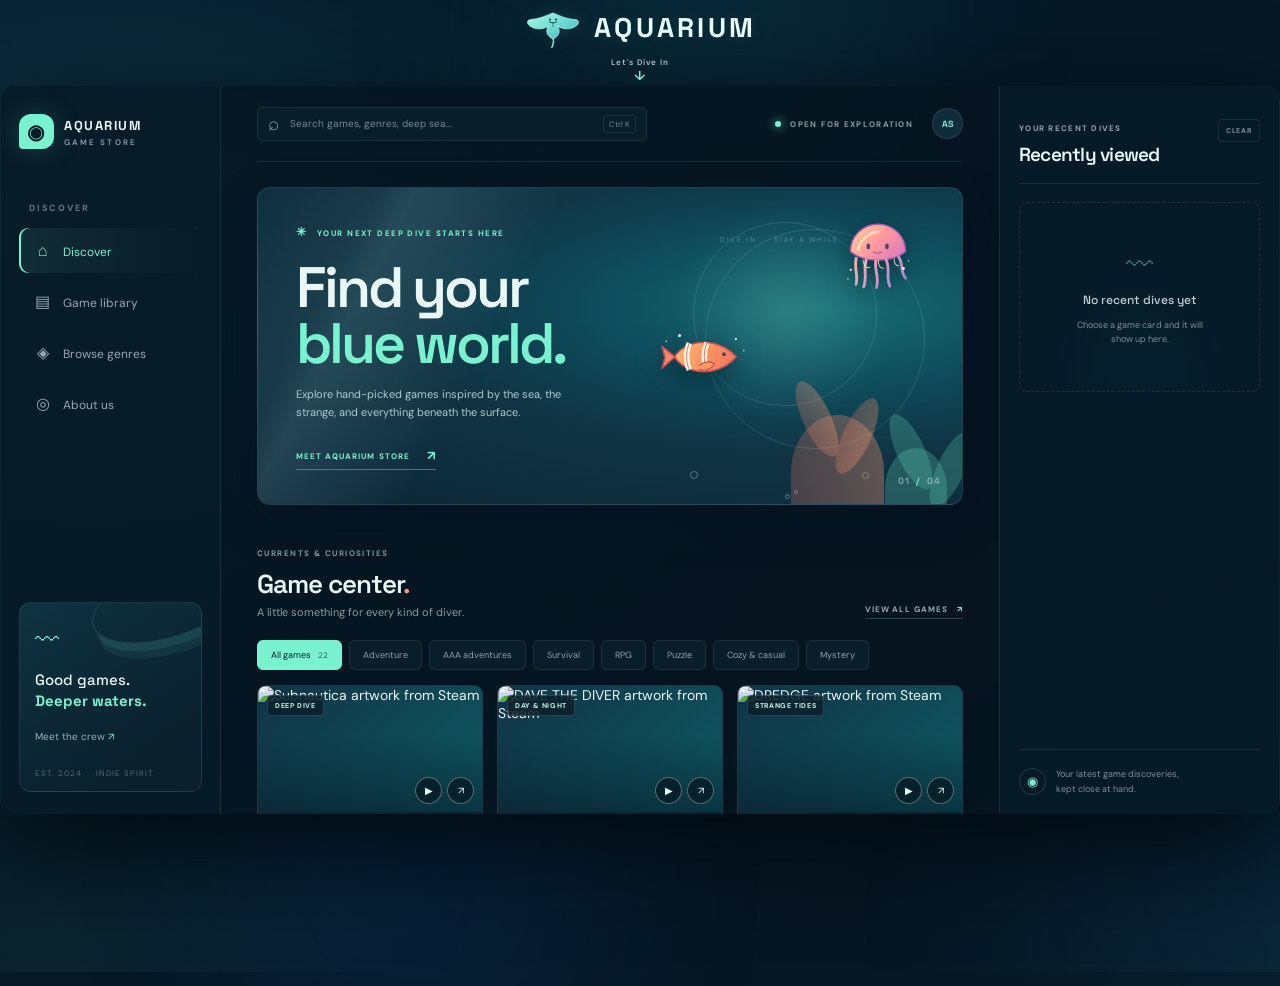
==== index.html @ 8ece101d "Prepare Aquarium Store for GitHub Pages" ====
<!doctype html>
<html lang="en">
<head>
  <meta charset="utf-8">
  <meta name="viewport" content="width=device-width, initial-scale=1">
  <meta name="theme-color" content="#071c2b">
  <meta name="description" content="Aquarium Store — dive into a hand-picked collection of ocean games.">
  <title>Aquarium Store — Dive into your next game</title>
  <link rel="preconnect" href="https://fonts.googleapis.com">
  <link rel="preconnect" href="https://fonts.gstatic.com" crossorigin>
  <link href="https://fonts.googleapis.com/css2?family=DM+Sans:wght@400;500;600;700&family=Space+Grotesk:wght@400;500;600;700&display=swap" rel="stylesheet">
  <link rel="stylesheet" href="styles.css">
  <link rel="stylesheet" href="search.css">
  <link rel="stylesheet" href="illustrations.css">
  <link rel="stylesheet" href="water.css">
  <link rel="stylesheet" href="frame.css">
  <link rel="stylesheet" href="recent.css">
  <script src="app.js" defer></script>
  <script src="water.js" defer></script>
</head>
<body>
  <div class="water-backdrop" aria-hidden="true"></div>
  <div class="ambient ambient-one"></div><div class="ambient ambient-two"></div>
  <a class="frame-brand" href="#discover" aria-label="Aquarium Store home">
    <span class="frame-brand-main">
      <svg class="ray-logo" viewBox="0 0 96 68" role="img" aria-label="Stylized manta ray">
        <defs><linearGradient id="ray-fill" x1="0" y1="0" x2="1" y2="1"><stop stop-color="#a6ffe4"/><stop offset="1" stop-color="#3ab8c2"/></linearGradient></defs>
        <path class="ray-tail" d="M48 51c2 5 1 9-2 15" fill="none" stroke="#79f2cf" stroke-linecap="round" stroke-width="2.5"/>
        <path class="ray-body" d="M48 9C36 14 25 19 11 20 5 21 4 26 9 30c9 7 21 7 31 1-4 8-3 16 8 21 11-5 12-13 8-21 10 6 22 6 31-1 5-4 4-9-2-10C69 19 60 14 48 9Z" fill="url(#ray-fill)" stroke="#c6fff0" stroke-opacity=".8" stroke-width="1.4"/>
        <path d="M42 24q6 4 12 0" fill="none" stroke="#0b3946" stroke-linecap="round" stroke-width="1.5"/>
        <circle cx="43" cy="20" r="1.6" fill="#082a37"/><circle cx="53" cy="20" r="1.6" fill="#082a37"/>
        <path d="M48 25v7" stroke="#0b3946" stroke-linecap="round" stroke-width="1.2" opacity=".65"/>
      </svg>
      <strong class="frame-brand-word"><span>A</span><span>Q</span><span>U</span><span>A</span><span>R</span><span>I</span><span>U</span><span>M</span></strong>
    </span>
    <span class="frame-brand-tagline">Let's Dive In<span aria-hidden="true">↓</span></span>
  </a>
  <div class="app-shell">
    <aside class="sidebar" aria-label="Main navigation">
      <a class="brand" href="index.html" aria-label="Aquarium Store home"><span class="brand-mark">◉</span><span>AQUARIUM<span class="brand-small">GAME STORE</span></span></a>
      <div class="nav-label">DISCOVER</div>
      <nav class="main-nav">
        <a class="nav-link active" href="#discover"><span class="nav-icon">⌂</span> Discover</a>
        <a class="nav-link" href="#collection"><span class="nav-icon">▤</span> Game library</a>
        <a class="nav-link" href="#genres"><span class="nav-icon">◈</span> Browse genres</a>
        <a class="nav-link" href="about.html"><span class="nav-icon">◎</span> About us</a>
      </nav>
      <div class="sidebar-bottom"><div class="sidebar-wave">〰</div><p>Good games.<br><strong>Deeper waters.</strong></p><a href="about.html">Meet the crew <span>↗</span></a><div class="side-version">EST. 2024&nbsp; · &nbsp;INDIE SPIRIT</div></div>
    </aside>

    <main class="main-content" id="discover">
      <header class="topbar"><div class="search-wrap"><label class="search-box"><span>⌕</span><input id="game-search" type="search" placeholder="Search games, genres, deep sea..." aria-label="Search games" aria-controls="search-suggestions" aria-expanded="false"><kbd>Ctrl K</kbd></label><div class="search-suggestions" id="search-suggestions" role="listbox" hidden></div></div><div class="top-actions"><span class="live-dot"></span><span class="open-label">OPEN FOR EXPLORATION</span><button class="avatar" aria-label="Aquarium Store">AS</button></div></header>
      <section class="hero" aria-label="About Aquarium Store">
        <a class="hero-link" href="about.html" aria-label="Discover the Aquarium Store story">
          <div class="hero-copy"><span class="eyebrow"><span class="tiny-star">✳</span> YOUR NEXT DEEP DIVE STARTS HERE</span><h1>Find your<br><em>blue world.</em></h1><p>Explore hand-picked games inspired by the sea, the strange, and everything beneath the surface.</p><span class="hero-cta">MEET AQUARIUM STORE <span>↗</span></span></div>
          <div class="hero-art" aria-hidden="true"><div class="sun-halo"></div><div class="bubble b1"></div><div class="bubble b2"></div><div class="bubble b3"></div><div class="bubble b4"></div><div class="coral coral-a"></div><div class="coral coral-b"></div><div class="hero-orbit">DIVE IN&nbsp; · &nbsp;STAY A WHILE&nbsp; · &nbsp;DIVE IN&nbsp; · &nbsp;</div><img class="hero-fish" src="assets/clownfish.svg" alt="Illustrated clownfish"><img class="hero-jelly" src="assets/jellyfish.svg" alt="Illustrated jellyfish"></div>
          <span class="hero-index">01 <span>/</span> 04</span>
        </a>
      </section>

      <section class="catalog" id="collection">
        <div class="section-heading"><div><span class="eyebrow muted">CURRENTS & CURIOSITIES</span><h2>Game center<span class="heading-period">.</span></h2><p>A little something for every kind of diver.</p></div><a class="see-all" href="#games">VIEW ALL GAMES <span>↗</span></a></div>
        <div class="filters" id="genres" role="group" aria-label="Filter games by genre"><button class="filter-chip active" data-filter="all">All games <span>22</span></button><button class="filter-chip" data-filter="adventure">Adventure</button><button class="filter-chip" data-filter="aaa">AAA adventures</button><button class="filter-chip" data-filter="survival">Survival</button><button class="filter-chip" data-filter="rpg">RPG</button><button class="filter-chip" data-filter="puzzle">Puzzle</button><button class="filter-chip" data-filter="cozy">Cozy & casual</button><button class="filter-chip" data-filter="mystery">Mystery</button></div>
        <div class="game-grid" id="games" aria-live="polite"></div>
        <div class="empty-state" hidden>No games found in this current. Try another search or filter.</div>
      </section>
      <footer class="main-footer"><span>© 2024 AQUARIUM STORE</span><span>CURATED FOR THE DEEP DIVERS <b>✳</b></span></footer>
    </main>

    <aside class="right-rail" aria-label="Recently viewed games">
      <div class="recent-heading"><div><span class="small-label">YOUR RECENT DIVES</span><h2>Recently viewed</h2></div><button class="recent-clear" id="clear-recent" type="button">CLEAR</button></div>
      <div class="recent-games" id="recent-games" aria-live="polite">
        <div class="recent-empty"><span>〰</span><strong>No recent dives yet</strong><small>Choose a game card and it will show up here.</small></div>
      </div>
      <div class="recent-footer"><span class="recent-footer-icon">◉</span><p>Your latest game discoveries,<br>kept close at hand.</p></div>
    </aside>
  </div>
  <div class="cursor-glow" aria-hidden="true"></div>
</body>
</html>
---- styles.css ----
:root{--ink:#eaf7f7;--muted:#87a2ad;--deep:#061622;--panel:#0a202e;--panel-2:#0c2635;--line:rgba(155,203,211,.12);--mint:#79f2cf;--aqua:#4ac9d3;--coral:#ff987f;--display:'Space Grotesk',sans-serif;--body:'DM Sans',sans-serif}*{box-sizing:border-box}html{scroll-behavior:smooth}body{margin:0;background:var(--deep);color:var(--ink);font-family:var(--body);font-size:14px;min-height:100vh;overflow-x:hidden}a{color:inherit;text-decoration:none}button{font:inherit;color:inherit}.ambient{position:fixed;z-index:-1;pointer-events:none;border-radius:50%;filter:blur(90px);opacity:.15}.ambient-one{width:420px;height:420px;background:#147a82;top:-190px;right:28%}.ambient-two{width:380px;height:380px;background:#1451a0;bottom:-190px;left:18%}.app-shell{width:min(1600px,100%);min-height:100vh;margin:auto;display:grid;grid-template-columns:220px minmax(0,1fr) 280px;border-inline:1px solid rgba(155,203,211,.07);background:rgba(5,20,31,.82);box-shadow:0 30px 100px #020a10}.sidebar{position:sticky;top:0;height:100vh;min-height:650px;padding:28px 18px 22px;border-right:1px solid var(--line);display:flex;flex-direction:column;background:rgba(8,28,41,.88)}.brand{display:flex;gap:10px;align-items:center;font:700 13px var(--display);letter-spacing:.12em}.brand-mark{display:grid;place-items:center;width:35px;height:35px;color:#041b24;background:var(--mint);border-radius:12px 12px 12px 4px;font-size:20px;box-shadow:0 0 28px #79f2cf35}.brand-small{display:block;margin-top:3px;font:600 8px var(--body);letter-spacing:.26em;color:var(--muted)}.nav-label,.small-label{margin:53px 0 14px 10px;color:#5e7885;font-size:9px;font-weight:700;letter-spacing:.2em}.main-nav{display:grid;gap:6px}.nav-link{padding:12px 11px;border-radius:9px;color:#92a9b2;font-size:12px;transition:background .22s,color .22s,transform .22s}.nav-link:hover{color:var(--ink);background:#ffffff09;transform:translateX(3px)}.nav-link.active{color:var(--mint);background:linear-gradient(90deg,#79f2cf15,transparent);box-shadow:inset 2px 0 var(--mint)}.nav-icon{display:inline-grid;place-items:center;width:25px;margin-right:5px;font-size:16px}.sidebar-bottom{margin-top:auto;position:relative;padding:21px 15px 13px;border:1px solid var(--line);border-radius:12px;background:linear-gradient(145deg,#0e3341,#0a202d 75%);overflow:hidden}.sidebar-bottom:after{content:'';position:absolute;width:160px;height:70px;border:1px solid #79f2cf26;border-radius:50%;right:-50px;top:-38px;transform:rotate(-18deg);box-shadow:0 9px 0 -1px #79f2cf16,0 18px 0 -2px #79f2cf12}.sidebar-wave{font-size:24px;color:var(--mint)}.sidebar-bottom p{margin:14px 0;font:500 15px/1.45 var(--display)}.sidebar-bottom strong{color:var(--mint)}.sidebar-bottom>a{font-size:10px;color:#9bb2ba}.sidebar-bottom>a span{color:var(--mint)}.side-version{margin-top:24px;font-size:8px;color:#526d79;letter-spacing:.12em}.main-content{min-width:0;padding:0 36px 18px}.topbar{height:76px;display:flex;align-items:center;justify-content:space-between;border-bottom:1px solid var(--line)}.breadcrumbs,.open-label,.small-label{font-size:9px;letter-spacing:.16em;font-weight:700;color:#8ba5ae}.breadcrumbs span{color:#47616c;padding:0 8px}.top-actions{display:flex;align-items:center;gap:9px}.open-label{font-size:8px;color:#84a39d}.live-dot{width:6px;height:6px;background:var(--mint);display:inline-block;border-radius:50%;box-shadow:0 0 10px #79f2cf;animation:pulse 2s infinite}.avatar{margin-left:10px;border:1px solid #ffffff1b;border-radius:50%;width:31px;height:31px;background:#102b3b;color:var(--mint);font:700 9px var(--display)}.hero{margin:25px 0 37px}.hero-link{position:relative;min-height:275px;display:flex;overflow:hidden;border:1px solid #a6e3e01e;border-radius:13px;background:radial-gradient(ellipse at 80% 38%,#176e73 0%,#0e4c5c 28%,#103444 52%,#0b2636 100%);box-shadow:0 16px 42px #00131e70;transition:transform .35s,border-color .35s}.hero-link:hover{transform:translateY(-3px);border-color:#79f2cf70}.hero-link:before,.hero-link:after{content:'';position:absolute;inset:-50% -10%;pointer-events:none;background:linear-gradient(118deg,transparent 32%,#caf6ed08 45%,#c4ffff10 48%,transparent 61%);transform:translateX(-30%);transition:transform .8s}.hero-link:hover:before{transform:translateX(22%)}.hero-copy{position:relative;z-index:2;padding:34px 38px;max-width:390px}.eyebrow{font-size:8px;font-weight:700;letter-spacing:.18em;color:var(--mint)}.tiny-star{font-size:12px;margin-right:6px}.hero h1,.about-hero h1{font:600 clamp(38px,5vw,57px)/.98 var(--display);letter-spacing:-.055em;margin:20px 0 13px}.hero h1 em,.about-hero h1 em{color:var(--mint);font-style:normal}.hero-copy>p{max-width:300px;color:#b2c8ca;font-size:11px;line-height:1.65}.hero-cta{display:inline-flex;gap:17px;align-items:center;margin-top:15px;padding-bottom:5px;border-bottom:1px solid #79f2cf66;color:var(--mint);font-size:8px;font-weight:700;letter-spacing:.13em}.hero-cta span{font-size:13px}.hero-art{position:absolute;right:0;top:0;width:53%;height:100%;overflow:hidden}.sun-halo{position:absolute;top:16px;right:18%;width:220px;height:220px;border-radius:50%;background:radial-gradient(circle,#96e9cc2b,#8ee6e80f 45%,transparent 70%)}.sun-halo:after{content:'';position:absolute;inset:18px;border-radius:50%;border:1px solid #b5f9e525}.hero-orbit{position:absolute;right:10%;top:41px;width:220px;height:220px;border:1px solid #c7ffee21;border-radius:50%;display:grid;place-items:start center;padding-top:5px;font-size:7px;letter-spacing:.23em;color:#c1f5e85a;animation:spin 35s linear infinite}.fish{position:absolute;color:#55d7d1;font-size:19px;filter:drop-shadow(0 5px 12px #001a2a);animation:swim 7s ease-in-out infinite}.fish i,.tank-fish i,.about-fish i{position:absolute;width:0;height:0;right:-13px;top:5px;border-top:6px solid transparent;border-bottom:6px solid transparent;border-left:13px solid currentColor}.fish-one{top:76px;left:25%;transform:scale(.9)}.fish-two{top:145px;right:17%;color:#ffa383;animation-delay:-3s;transform:scale(.7)}.jelly{position:absolute;right:34%;top:88px;color:#ffc18c;font-size:65px;line-height:.7;transform-origin:center;animation:jelly 4s ease-in-out infinite;filter:drop-shadow(0 10px 20px #f6816255)}.jelly span{display:block;white-space:nowrap;font:22px var(--display);letter-spacing:-8px;transform:rotate(90deg);margin:8px 0 0 5px;color:#ff9b83}.coral{position:absolute;bottom:-26px;width:93px;height:115px;border-radius:55% 55% 0 0;background:linear-gradient(90deg,#ff80663b,#f3987459);filter:blur(.3px)}.coral:before,.coral:after{content:'';position:absolute;background:inherit;width:28px;height:82px;border-radius:50%;top:-37px;left:12px;transform:rotate(-25deg)}.coral:after{left:52px;top:-20px;transform:rotate(25deg)}.coral-a{right:21%}.coral-b{right:4%;height:82px;width:62px;background:#66dbbc40}.bubble{position:absolute;border:1px solid #c9fff655;border-radius:50%;animation:rise 7s linear infinite}.b1{width:8px;height:8px;bottom:25px;left:27%;animation-delay:-2s}.b2{width:4px;height:4px;bottom:10px;left:55%;animation-delay:-5s}.b3{width:7px;height:7px;bottom:25px;right:25%;animation-delay:-3s}.b4{width:5px;height:5px;bottom:5px;right:46%;animation-delay:-1s}.hero-index{position:absolute;right:21px;bottom:17px;font:600 9px var(--display);color:#c2d6d4aa;letter-spacing:.1em}.hero-index span{color:var(--mint);padding:0 4px}.catalog{scroll-margin-top:20px}.section-heading{display:flex;align-items:end;justify-content:space-between;margin-bottom:20px}.eyebrow.muted{color:#7a9a9e}.section-heading h2{margin:7px 0 4px;font:600 26px var(--display);letter-spacing:-.04em}.heading-period{color:var(--coral)}.section-heading p{margin:0;color:#819ba5;font-size:11px}.see-all{padding-bottom:4px;color:#94afb4;font-size:8px;font-weight:700;letter-spacing:.12em;border-bottom:1px solid #94afb44a}.see-all span{color:var(--mint);margin-left:6px}.filters{display:flex;gap:7px;overflow-x:auto;padding:1px 0 15px;scrollbar-width:none}.filters::-webkit-scrollbar{display:none}.filter-chip{white-space:nowrap;padding:8px 13px;border:1px solid var(--line);border-radius:6px;background:#091d2a;color:#89a3ac;font-size:9px;cursor:pointer;transition:.2s}.filter-chip:hover,.filter-chip.active{color:#08212b;background:var(--mint);border-color:var(--mint)}.filter-chip span{padding-left:5px;font-size:8px;opacity:.7}.game-grid{display:grid;grid-template-columns:repeat(3,minmax(0,1fr));gap:14px}.game-card{min-width:0;overflow:hidden;border:1px solid var(--line);border-radius:9px;background:linear-gradient(150deg,#0d2938,#091e2b);transition:transform .26s,border-color .26s,box-shadow .26s}.game-card:hover{transform:translateY(-5px);border-color:#7de7ca66;box-shadow:0 14px 30px #020b12a6}.game-image-wrap{position:relative;aspect-ratio:1.78;background:linear-gradient(135deg,#103447,#0d5961);overflow:hidden}.game-image{width:100%;height:100%;object-fit:cover;display:block;transition:transform .6s}.game-card:hover .game-image{transform:scale(1.055)}.game-image-wrap:after{content:'';position:absolute;inset:40% 0 0;background:linear-gradient(transparent,#0616228a);pointer-events:none}.card-badge{position:absolute;z-index:1;left:9px;top:9px;padding:5px 7px;background:#071923b9;border:1px solid #ffffff22;border-radius:4px;color:#c9f6eb;font-size:7px;font-weight:700;letter-spacing:.09em;text-transform:uppercase;backdrop-filter:blur(8px)}.card-actions{position:absolute;z-index:2;right:8px;bottom:8px;display:flex;gap:5px}.icon-action{width:27px;height:27px;display:grid;place-items:center;border:1px solid #ffffff54;border-radius:50%;background:#061923bd;color:#e5ffff;backdrop-filter:blur(6px);font-size:10px;transition:.2s}.icon-action:hover{background:var(--mint);color:#06202a;transform:scale(1.1)}.game-info{padding:11px 11px 10px}.game-meta{display:flex;justify-content:space-between;align-items:center;color:#6e8a95;font-size:8px;text-transform:uppercase;letter-spacing:.1em}.game-rating{color:#ffc878}.game-info h3{font:600 14px var(--display);letter-spacing:-.025em;margin:9px 0 5px;white-space:nowrap;overflow:hidden;text-overflow:ellipsis}.game-info p{height:31px;margin:0;color:#8ba4ad;font-size:9px;line-height:1.55;overflow:hidden}.card-bottom{display:flex;align-items:center;justify-content:space-between;margin-top:11px;padding-top:9px;border-top:1px solid var(--line)}.price{font:600 11px var(--display);color:#e7f2ef}.steam-buy{padding:6px 9px;border-radius:4px;background:#143e44;color:var(--mint);font-size:8px;font-weight:700;letter-spacing:.07em;transition:.2s}.steam-buy:hover{background:var(--mint);color:#07202b}.empty-state{padding:30px;color:var(--muted);text-align:center}.main-footer{display:flex;justify-content:space-between;margin-top:30px;padding:16px 0 3px;border-top:1px solid var(--line);font-size:7px;letter-spacing:.16em;color:#58727b}.main-footer b{color:var(--mint);padding-left:7px}.right-rail{position:sticky;top:0;height:100vh;min-height:650px;padding:27px 19px 18px;border-left:1px solid var(--line);display:flex;flex-direction:column;background:rgba(8,28,41,.76)}.rail-top{display:flex;justify-content:space-between;align-items:center}.rail-top .small-label{margin:0;font-size:8px}.dots{border:0;background:none;color:#78949d;letter-spacing:2px;font-size:10px}.tank-card{margin-top:23px;border:1px solid var(--line);border-radius:9px;background:#091d2b;overflow:hidden}.tank-top{height:34px;display:flex;justify-content:space-between;align-items:center;padding:0 11px;color:#b1c6c9;font-size:7px;font-weight:700;letter-spacing:.12em}.tank-top span:last-child{font-size:7px;color:var(--mint)}.tank-top .live-dot{margin-right:6px}.tank-scene{height:152px;position:relative;overflow:hidden;background:radial-gradient(ellipse at 48% 30%,#267f8277,#124250 45%,#0a2b3b 100%)}.tank-scene:before{content:'';position:absolute;inset:0;background:linear-gradient(150deg,#d8fffa10,transparent 60%)}.tank-glow{position:absolute;left:33%;top:-67px;width:150px;height:170px;background:#b9fff62b;filter:blur(27px);border-radius:50%}.tank-fish{position:absolute;top:57px;left:22%;font-size:15px;color:#78f2d0;animation:swim 6s ease-in-out infinite}.tf-two{top:92px;left:68%;color:#ffc18c;animation-delay:-2.4s;transform:scale(.72)}.tank-jelly{position:absolute;top:42px;left:46%;font-size:45px;color:#ffad91;line-height:.7;animation:jelly 3.5s ease-in-out infinite}.tank-jelly span{font:14px var(--display);display:block;transform:rotate(90deg);letter-spacing:-5px;margin:8px 0 0 7px}.tank-coral{position:absolute;bottom:2px;left:48%;font-size:45px;color:#6ee2bd66;transform:scaleX(1.3)}.tank-floor{position:absolute;left:-10%;right:-10%;height:24px;bottom:-12px;border-radius:50%;background:#0d2b35;border-top:1px solid #98e9d329}.tank-caption{padding:11px 12px 13px}.tank-caption strong,.tank-caption span{display:block}.tank-caption strong{font:500 11px var(--display)}.tank-caption span{margin-top:4px;color:#78939d;font-size:9px}.rail-section{margin-top:27px}.rail-title{display:flex;justify-content:space-between;margin-bottom:13px;font-size:8px;font-weight:700;letter-spacing:.14em;color:#a7bbc0}.rail-title a{color:#75d9c0;font-size:7px}.note-row{display:flex;align-items:center;gap:10px;padding:11px 0;border-top:1px solid var(--line)}.note-icon{width:29px;height:29px;border-radius:7px;display:grid;place-items:center;font-size:14px}.coral-icon{color:var(--coral);background:#ff987f14}.blue-icon{color:#68d8dd;background:#68d8dd14}.mint-icon{color:var(--mint);background:#79f2cf14}.note-row strong,.note-row small{display:block}.note-row strong{font-size:9px;font-weight:600}.note-row small{margin-top:3px;color:#738e99;font-size:8px}.feature-card{position:relative;margin-top:22px;padding:15px 14px 13px;border:1px solid var(--line);border-radius:9px;overflow:hidden;background:linear-gradient(145deg,#123d48,#0a202d)}.feature-card>.eyebrow{font-size:7px}.feature-art{height:81px;position:relative;display:grid;place-items:center}.feature-art>span{position:relative;z-index:1;font-size:42px;filter:drop-shadow(0 0 18px #ffcf7e80);animation:float 4s ease-in-out infinite}.fa-bubble{position:absolute;width:6px;height:6px;border:1px solid #d5fff45c;border-radius:50%;top:25px;left:30%;animation:rise 4s linear infinite}.fa-bubble:last-child{left:66%;top:38px;animation-delay:-2s}.feature-card h3{margin:0 0 13px;font:500 14px/1.25 var(--display)}.feature-card>a{color:var(--mint);font-size:7px;font-weight:700;letter-spacing:.13em}.feature-card>a span{margin-left:8px}.rail-footer{margin-top:auto;display:grid;gap:7px;font-size:7px;font-weight:700;letter-spacing:.13em;color:#82a0a8}.rail-footer a{color:var(--mint)}.rail-footer span{color:#4f6c78;font-weight:500}.cursor-glow{position:fixed;z-index:-1;top:var(--mouse-y,50%);left:var(--mouse-x,50%);width:290px;height:290px;border-radius:50%;pointer-events:none;background:radial-gradient(circle,#58d9cf0c,transparent 68%);transform:translate(-50%,-50%);transition:top .15s,left .15s}.about-shell{width:min(1120px,100%);margin:auto;padding:0 42px}.about-nav{height:83px;display:flex;align-items:center;justify-content:space-between;border-bottom:1px solid var(--line)}.back-link{font-size:8px;font-weight:700;letter-spacing:.15em;color:#9bb3ba;transition:color .2s}.back-link:hover,.about-footer a:hover{color:var(--mint)}.about-hero{position:relative;min-height:485px;padding:75px 0 60px;border-bottom:1px solid var(--line);overflow:hidden}.about-hero h1{font-size:clamp(54px,8vw,90px);margin:24px 0 20px}.about-lead{max-width:390px;font-size:13px;line-height:1.8;color:#abc2c6}.about-hero-art{position:absolute;right:0;top:0;width:46%;height:100%;overflow:hidden;background:radial-gradient(ellipse at 60% 47%,#155e69,#0c2c3c 58%,transparent 74%);mask-image:linear-gradient(90deg,transparent 0%,black 25%)}.about-moon{position:absolute;width:215px;height:215px;border-radius:50%;border:1px solid #b5fff526;right:13%;top:75px;box-shadow:inset 0 0 45px #9ffff218,0 0 60px #59d8ca17}.about-moon:after{content:'';position:absolute;inset:25px;border:1px dashed #b5fff523;border-radius:50%}.about-ray{position:absolute;top:-15%;width:100px;height:130%;background:linear-gradient(#a9fff51c,transparent 80%);filter:blur(13px);transform:rotate(25deg)}.ray-one{right:35%}.ray-two{right:10%;transform:rotate(-19deg);opacity:.65}.about-jelly{position:absolute;right:37%;top:160px;font-size:77px;line-height:.7;color:#ffaf94;animation:jelly 4s ease-in-out infinite}.about-jelly span{display:block;font-size:21px;letter-spacing:-8px;transform:rotate(90deg);margin:9px 0 0 8px}.about-fish{position:absolute;right:13%;top:245px;color:var(--mint);font-size:21px;animation:swim 6s ease-in-out infinite}.about-coral{position:absolute;right:23%;bottom:-21px;color:#76e2c17a;font-size:125px}.about-bubble{position:absolute;width:8px;height:8px;border:1px solid #d6fff975;border-radius:50%;animation:rise 7s linear infinite}.ab1{right:46%;bottom:45px}.ab2{right:10%;bottom:22px;animation-delay:-3s}.about-story{display:grid;grid-template-columns:1fr 2fr;gap:60px;padding:75px 0;border-bottom:1px solid var(--line)}.story-label{font-size:8px;font-weight:700;letter-spacing:.17em;color:var(--mint)}.story-label span{color:#56717b}.story-copy h2{font:600 35px/1.08 var(--display);letter-spacing:-.045em;margin:0 0 20px}.story-copy p{max-width:570px;color:#9bb2ba;font-size:12px;line-height:1.85}.outline-link{display:inline-flex;gap:15px;margin-top:11px;padding:11px 13px;border:1px solid #79f2cf55;border-radius:5px;color:var(--mint);font-size:8px;font-weight:700;letter-spacing:.11em;transition:.2s}.outline-link:hover{background:var(--mint);color:#06202a}.values{display:grid;grid-template-columns:repeat(3,1fr);gap:13px;padding:32px 0 70px}.value-card{padding:20px 18px;border:1px solid var(--line);border-radius:8px;background:#0a202e}.value-card>span{color:var(--mint);font-size:18px}.value-card h3{margin:17px 0 8px;font:500 14px var(--display)}.value-card p{margin:0;color:#829ca6;font-size:10px;line-height:1.7}.contact{display:flex;align-items:center;justify-content:space-between;padding:28px 30px;margin-bottom:60px;border:1px solid #79f2cf26;border-radius:9px;background:linear-gradient(105deg,#0d3340,#0a202e)}.contact h2{font:600 28px var(--display);margin:7px 0}.contact p{font-size:10px;color:#95adb4}.contact-button{padding:12px 14px;border-radius:5px;background:var(--mint);color:#06212a;font-size:8px;font-weight:700;letter-spacing:.08em;transition:transform .2s}.contact-button:hover{transform:translateY(-2px)}.contact-button span{margin-left:10px}.about-footer{display:flex;justify-content:space-between;padding:18px 0 24px;border-top:1px solid var(--line);font-size:7px;letter-spacing:.12em;color:#59747d}.about-footer a{color:#9cb5bb;font-weight:700}.about-page{min-height:100vh}.about-page .ambient-one{right:4%}
@keyframes pulse{50%{opacity:.45;box-shadow:0 0 2px #79f2cf}}@keyframes spin{to{transform:rotate(360deg)}}@keyframes swim{0%,100%{translate:0 0}50%{translate:13px -7px}}@keyframes jelly{0%,100%{translate:0 0;rotate:-2deg}50%{translate:0 -11px;rotate:3deg}}@keyframes rise{0%{transform:translateY(0);opacity:0}15%{opacity:.8}100%{transform:translateY(-150px);opacity:0}}@keyframes float{0%,100%{transform:translateY(0) rotate(-6deg)}50%{transform:translateY(-6px) rotate(5deg)}}
@media(max-width:1240px){.app-shell{grid-template-columns:190px minmax(0,1fr)}.right-rail{display:none}.main-content{padding-inline:32px}.game-grid{grid-template-columns:repeat(3,minmax(0,1fr))}}@media(max-width:900px){.app-shell{grid-template-columns:72px minmax(0,1fr)}.sidebar{padding:24px 10px}.brand{justify-content:center}.brand>span:last-child,.nav-label,.nav-link:not(.active){font-size:0}.nav-link{font-size:0;text-align:center;padding:12px 5px}.nav-icon{font-size:17px;margin:0}.nav-link.active{font-size:0}.sidebar-bottom{padding:12px 8px;text-align:center}.sidebar-bottom p,.sidebar-bottom>a,.side-version{display:none}.sidebar-wave{font-size:19px}.main-content{padding-inline:25px}.hero-copy{padding:32px}.hero-art{width:55%}}@media(max-width:650px){.app-shell{display:block;border:0}.sidebar{position:fixed;z-index:5;top:auto;bottom:0;left:0;right:0;width:100%;height:58px;min-height:0;padding:0 15px;border-right:0;border-top:1px solid var(--line);background:#071923f2;backdrop-filter:blur(16px);display:block}.sidebar .brand,.sidebar .nav-label,.sidebar-bottom{display:none}.main-nav{height:100%;display:flex;justify-content:space-around;align-items:center}.nav-link,.nav-link:not(.active){font-size:8px!important;display:grid;justify-items:center;gap:1px;padding:5px 8px;border-radius:6px}.nav-link.active{font-size:8px}.nav-icon{font-size:16px;width:auto;margin:0}.main-content{padding:0 17px 82px}.topbar{height:59px}.open-label{display:none}.hero{margin:16px 0 31px}.hero-link{min-height:310px}.hero-copy{padding:25px 23px;max-width:100%}.hero-copy>p{max-width:235px}.hero-art{width:100%;opacity:.72}.hero-art:after{content:'';position:absolute;inset:0;background:linear-gradient(90deg,#0b2636 0%,#0b2636d9 24%,transparent 94%)}.hero-copy{z-index:2}.hero h1{font-size:47px}.section-heading h2{font-size:23px}.section-heading p{font-size:10px}.see-all{font-size:7px}.game-grid{grid-template-columns:repeat(2,minmax(0,1fr));gap:9px}.game-info{padding:9px}.game-info h3{font-size:12px}.game-info p{font-size:8px;height:34px}.card-bottom{margin-top:8px}.steam-buy{padding:6px}.main-footer{font-size:6px}.about-shell{padding:0 20px}.about-nav{height:68px}.about-hero{min-height:475px;padding-top:66px}.about-hero-art{width:100%;opacity:.55}.about-hero-art:after{content:'';position:absolute;inset:0;background:linear-gradient(90deg,#061622 0%,#061622bb 35%,transparent)}.about-hero h1{font-size:62px}.about-lead{position:relative;z-index:1;max-width:300px}.about-story{grid-template-columns:1fr;gap:24px;padding:50px 0}.story-copy h2{font-size:31px}.values{grid-template-columns:1fr;padding:25px 0 45px}.value-card{padding:16px}.value-card h3{margin:10px 0 5px}.contact{display:block;padding:22px;margin-bottom:42px}.contact-button{display:inline-block;margin-top:10px}.about-footer{display:grid;gap:11px;font-size:6px}}
@media(max-width:380px){.game-grid{grid-template-columns:1fr}.game-image-wrap{aspect-ratio:1.9}.section-heading{align-items:start}.see-all{margin-top:24px}.hero h1{font-size:42px}}
@media(prefers-reduced-motion:reduce){*,*::before,*::after{scroll-behavior:auto!important;animation-duration:.01ms!important;animation-iteration-count:1!important;transition-duration:.01ms!important}}
---- search.css ----
.search-wrap{position:relative;width:min(390px,65%);z-index:6}.search-box{height:34px;width:100%;display:flex;align-items:center;gap:9px;padding:0 10px;border:1px solid var(--line);border-radius:6px;background:#091e2b;color:#84a1aa}.search-box>span{font-size:19px;line-height:1}.search-box input{width:100%;border:0;outline:0;background:none;color:var(--ink);font:10px var(--body)}.search-box input::placeholder{color:#718a94}.search-box kbd{white-space:nowrap;padding:3px 5px;border:1px solid #ffffff18;border-radius:3px;color:#6e8791;font:8px var(--body)}.search-suggestions{position:absolute;top:calc(100% + 7px);left:0;right:0;padding:5px;border:1px solid #79f2cf35;border-radius:8px;background:#0a202ef7;box-shadow:0 14px 35px #020a10a8;backdrop-filter:blur(14px)}.search-suggestion{width:100%;display:flex;align-items:center;gap:10px;padding:9px 10px;border:0;border-radius:5px;text-align:left;background:transparent;color:var(--ink);cursor:pointer;transition:background .18s,transform .18s}.search-suggestion:hover,.search-suggestion:focus-visible{background:#79f2cf12;transform:translateX(2px);outline:0}.suggestion-icon{display:grid;place-items:center;width:25px;height:25px;border-radius:6px;background:#79f2cf12;color:var(--mint);font-size:16px}.search-suggestion>span:nth-child(2){display:grid;gap:3px;min-width:0}.search-suggestion strong{font:600 10px var(--display)}.search-suggestion small{font-size:8px;color:var(--muted)}.suggestion-arrow{margin-left:auto;color:var(--mint);font-size:12px}
@media(max-width:650px){.search-wrap{width:min(330px,72%)}.search-box{height:31px}.search-box input{font-size:9px}.search-box kbd{display:none}}
---- illustrations.css ----
.hero-fish,.hero-jelly{position:absolute;z-index:3;object-fit:contain;filter:drop-shadow(0 8px 12px #00182488);pointer-events:none}.hero-fish{width:94px;height:76px;left:18%;top:130px;animation:illustration-swim 7s ease-in-out infinite}.hero-jelly{width:86px;height:96px;right:11%;top:22px;animation:illustration-float 4.4s ease-in-out infinite reverse}
.about-wildlife{position:absolute;z-index:2;right:12%;top:82px;width:135px;height:155px;object-fit:contain;filter:drop-shadow(0 15px 18px #00182488);animation:illustration-float 5s ease-in-out infinite reverse}.about-jelly,.about-fish,.about-coral{z-index:1}.about-bubble{z-index:3}
@keyframes illustration-float{0%,100%{translate:0 0;rotate:-2deg}50%{translate:0 -7px;rotate:2deg}}@keyframes illustration-swim{0%,100%{translate:0 0;rotate:-2deg}50%{translate:10px -5px;rotate:3deg}}
@media(max-width:900px){.hero-fish{left:24%;top:142px;width:82px;height:66px}}
@media(max-width:650px){.hero-fish{left:51%;top:180px;width:72px;height:58px}.hero-jelly{right:9%;top:24px;width:70px;height:80px}.about-wildlife{right:4%;top:119px;width:155px;height:160px}}
@media(prefers-reduced-motion:reduce){.hero-fish,.hero-jelly,.about-wildlife{animation:none}}
---- water.css ----
body{background-color:#061622;background-image:radial-gradient(ellipse at 4% 28%,#0a62714d 0,transparent 30%),radial-gradient(ellipse at 96% 70%,#11547744 0,transparent 34%),linear-gradient(145deg,#071c2c,#061622 55%,#081f2b);background-size:150% 150%;animation:water-background-drift 26s ease-in-out infinite alternate}
.water-backdrop{position:fixed;z-index:-1;inset:-8%;pointer-events:none;opacity:.72;background:radial-gradient(ellipse at 13% 23%,#39c5c72c 0 1%,transparent 24%),radial-gradient(ellipse at 86% 79%,#287cb92b 0 1%,transparent 27%),radial-gradient(ellipse at 10% 82%,#63e4cb16 0 1%,transparent 18%);background-size:120% 120%;animation:water-caustics 19s ease-in-out infinite alternate}
.app-shell{position:relative;z-index:2}
.water-ripple{position:fixed;z-index:1;width:112px;height:112px;pointer-events:none;translate:-50% -50%;border:1px solid #9af5ed88;border-radius:50%;box-shadow:0 0 18px #39c6d333,inset 0 0 20px #59d4da1a;animation:water-ripple-out 1.1s ease-out forwards}
.water-ripple:before,.water-ripple:after{content:"";position:absolute;inset:10px;border:1px solid #8ae8ee55;border-radius:47% 53% 51% 49%;animation:water-ripple-wobble 1.1s ease-out forwards}.water-ripple:after{inset:22px;border-color:#a7f1de42;animation-delay:.07s}
.game-grid{position:relative;isolation:isolate}.game-card{position:relative;z-index:1}.grid-ripple{position:absolute;z-index:0;width:90px;height:90px;border:1px solid #70e6dc76;border-radius:50%;pointer-events:none;translate:-50% -50%;box-shadow:0 0 14px #3bc5d32b,inset 0 0 18px #4dd2ce18;animation:grid-ripple-out .95s ease-out forwards}.grid-ripple:after{content:"";position:absolute;inset:11px;border:1px solid #a2eee94d;border-radius:50% 46% 53% 48%;animation:water-ripple-wobble .95s ease-out forwards}
@keyframes water-background-drift{from{background-position:0% 0%}to{background-position:100% 80%}}@keyframes water-caustics{from{transform:translate3d(-1%,0,0) scale(1)}to{transform:translate3d(1.5%,1%,0) scale(1.04)}}@keyframes water-ripple-out{0%{opacity:.78;scale:.28}100%{opacity:0;scale:1.28}}@keyframes grid-ripple-out{0%{opacity:.7;scale:.24}100%{opacity:0;scale:1.15}}@keyframes water-ripple-wobble{0%{rotate:0deg;scale:.68}100%{rotate:35deg;scale:1.08;opacity:0}}
@media(prefers-reduced-motion:reduce){body,.water-backdrop{animation:none}.water-ripple,.grid-ripple,.water-ripple:before,.water-ripple:after,.grid-ripple:after{animation-duration:.01ms!important}}
---- frame.css ----
:root{--frame-gap:max(86px,calc(50vw - 800px))}
.frame-brand{position:fixed;z-index:10;top:calc((var(--frame-gap) - 82px)/2);left:50%;display:grid;justify-items:center;gap:3px;padding:3px 14px;color:#e8fffb;transform:translateX(-50%)}
.frame-brand-main{display:flex;align-items:center;gap:12px}
.ray-logo{width:58px;height:46px;overflow:visible;filter:drop-shadow(0 0 8px #61e4d522);transform-origin:50% 55%;animation:ray-drift var(--ray-speed,5s) ease-in-out var(--ray-delay,0s) infinite}
@keyframes ray-drift{0%,100%{transform:translateY(0) rotate(0) scale(1);filter:drop-shadow(0 0 5px #79f2cf20)}24%{transform:translateY(-3px) rotate(-4deg) scale(1.04);filter:drop-shadow(0 0 11px #79f2cf86)}48%{transform:translateY(1px) rotate(2deg) scale(1.02);filter:drop-shadow(0 0 7px #79f2cf4d)}73%{transform:translateY(-2px) rotate(5deg) scale(1.06);filter:drop-shadow(0 0 13px #79f2cf9c)}}
.frame-brand-word{display:flex;font:700 27px/.95 var(--display);letter-spacing:0;text-shadow:0 2px 18px #4ac9d322}
.frame-brand-word span{display:inline-block;letter-spacing:.12em;transform-origin:50% 85%;animation:letter-tide var(--letter-speed,4s) ease-in-out var(--letter-delay,0s) infinite}
.frame-brand-word span:hover{filter:brightness(1.35)}
.frame-brand-tagline{display:grid;justify-items:center;gap:4px;margin-top:3px;color:#a9c8c8;font:600 8px var(--body);letter-spacing:.1em;white-space:nowrap}
.frame-brand-tagline span{color:var(--mint);font-size:13px;line-height:.8;animation:dive-arrow 1.5s ease-in-out infinite}
@keyframes dive-arrow{50%{transform:translateY(3px);opacity:.65}}
@keyframes letter-tide{0%,62%,100%{color:#e8fffb;filter:brightness(1);transform:translateY(0) rotate(0) scale(1);text-shadow:0 2px 18px #4ac9d322}68%{color:#a8ffe4;filter:brightness(1.45);transform:translateY(-3px) rotate(-4deg) scale(1.09);text-shadow:0 0 9px #79f2cf,0 0 23px #79f2cfb0}76%{color:#c9fff1;filter:brightness(1.2);transform:translateY(1px) rotate(3deg) scale(1.03);text-shadow:0 0 13px #79f2cfb0}84%{color:#e8fffb;filter:brightness(1);transform:translateY(0) rotate(0) scale(1);text-shadow:0 2px 18px #4ac9d322}}
.app-shell{margin-block:var(--frame-gap);height:calc(100vh - var(--frame-gap) - var(--frame-gap));min-height:0;overflow:hidden;border-radius:15px}
.sidebar,.right-rail{position:relative;top:auto;height:100%;min-height:0;overflow-y:auto;overscroll-behavior:contain}
.main-content{height:100%;min-height:0;overflow-y:auto;overscroll-behavior:contain;scrollbar-width:thin;scrollbar-color:#245563 transparent}
.main-content::-webkit-scrollbar,.sidebar::-webkit-scrollbar,.right-rail::-webkit-scrollbar{width:5px}
.main-content::-webkit-scrollbar-thumb,.sidebar::-webkit-scrollbar-thumb,.right-rail::-webkit-scrollbar-thumb{background:#245563;border-radius:10px}
.sidebar{border-top-left-radius:15px;border-bottom-left-radius:15px}
.right-rail{border-top-right-radius:15px;border-bottom-right-radius:15px}
.about-shell{margin-block:var(--frame-gap)}
@media(max-width:650px){
  :root{--frame-gap:72px}
  .frame-brand{top:calc((var(--frame-gap) - 68px)/2);gap:2px;padding:2px 8px}
  .frame-brand-main{gap:8px}
  .ray-logo{width:43px;height:36px}
  .frame-brand-word{font-size:20px}
  .frame-brand-word span{letter-spacing:.1em}
  .frame-brand-tagline{font-size:7px;letter-spacing:.08em}
  .app-shell{display:block;margin:var(--frame-gap) auto;height:calc(100vh - var(--frame-gap) - var(--frame-gap));height:calc(100dvh - var(--frame-gap) - var(--frame-gap));min-height:0;overflow:hidden;border-radius:12px}
  .sidebar{position:absolute;top:auto;bottom:0;left:0;right:0;width:100%;height:58px;min-height:0;border-radius:0}
  .right-rail{top:0;height:auto}
  .main-content{height:calc(100% - 58px);min-height:0;overflow-y:auto;overscroll-behavior:contain}
  .about-shell{margin-block:var(--frame-gap)}
}
@media(prefers-reduced-motion:reduce){.frame-brand-word span,.ray-logo,.frame-brand-tagline span{animation:none}}
---- recent.css ----
.recent-heading{display:flex;align-items:flex-start;justify-content:space-between;gap:10px;padding:4px 0 17px;border-bottom:1px solid var(--line)}
.recent-heading .small-label{margin:0;font-size:8px}
.recent-heading h2{margin:9px 0 0;font:600 19px/1.15 var(--display);letter-spacing:-.04em}
.recent-clear{margin-top:2px;padding:6px 7px;border:1px solid var(--line);border-radius:4px;background:transparent;color:#79949d;font:700 7px var(--body);letter-spacing:.12em;cursor:pointer;transition:color .2s,border-color .2s,background .2s}
.recent-clear:hover{border-color:#79f2cf66;background:#79f2cf0b;color:var(--mint)}
.recent-games{display:grid;gap:8px;margin-top:18px}
.recent-game{min-width:0;display:grid;grid-template-columns:60px minmax(0,1fr) 12px;align-items:center;gap:10px;padding:7px;border:1px solid var(--line);border-radius:7px;background:linear-gradient(110deg,#0d2937,#091d2a);transition:transform .2s,border-color .2s,background .2s}
.recent-game:hover{transform:translateX(-2px);border-color:#79f2cf55;background:#0d303b}
.recent-game img{width:60px;height:38px;object-fit:cover;border-radius:4px;background:#123440}
.recent-game-copy{display:grid;gap:5px;min-width:0}
.recent-game-copy strong{overflow:hidden;color:#e1f0ee;font:600 10px/1.25 var(--display);text-overflow:ellipsis;white-space:nowrap}
.recent-game-copy small{color:#7f9da5;font-size:8px}
.recent-game-arrow{color:var(--mint);font-size:12px}
.recent-empty{min-height:190px;display:flex;flex-direction:column;align-items:center;justify-content:center;gap:10px;padding:20px 14px;border:1px dashed #79f2cf22;border-radius:8px;text-align:center;background:radial-gradient(ellipse at 50% 100%,#0d52601f,transparent 70%)}
.recent-empty>span{color:#79f2cf79;font-size:27px;animation:recent-wave 3s ease-in-out infinite}
.recent-empty strong{font:500 12px var(--display);color:#bdd3d5}
.recent-empty small{max-width:145px;color:#76939c;font-size:9px;line-height:1.6}
.recent-footer{display:flex;align-items:center;gap:10px;margin-top:auto;padding-top:17px;border-top:1px solid var(--line)}
.recent-footer-icon{display:grid;place-items:center;width:27px;height:27px;border:1px solid #79f2cf2c;border-radius:50%;color:var(--mint);font-size:13px}
.recent-footer p{margin:0;color:#76939c;font-size:9px;line-height:1.6}
@keyframes recent-wave{50%{transform:translateY(-4px);opacity:.55}}
@media(max-width:1240px){.right-rail{display:none}}
@media(prefers-reduced-motion:reduce){.recent-game,.recent-clear{transition:none}.recent-empty>span{animation:none}}
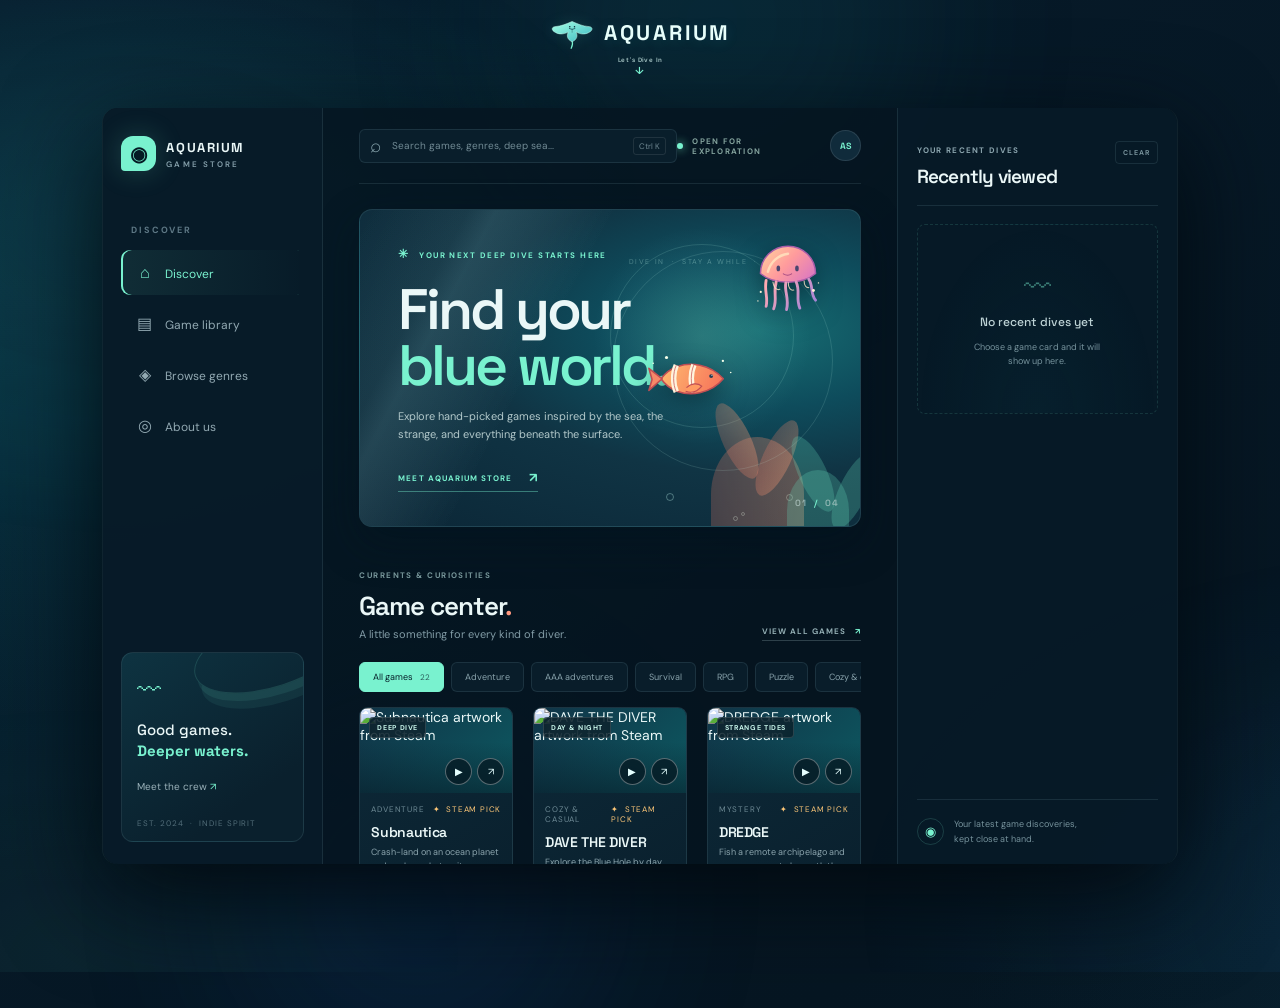
==== commit 05d9eac4: "Bust cached stylesheet on game cards" ====
--- a/index.html
+++ b/index.html
@@ -9,7 +9,7 @@
   <link rel="preconnect" href="https://fonts.googleapis.com">
   <link rel="preconnect" href="https://fonts.gstatic.com" crossorigin>
   <link href="https://fonts.googleapis.com/css2?family=DM+Sans:wght@400;500;600;700&family=Space+Grotesk:wght@400;500;600;700&display=swap" rel="stylesheet">
-  <link rel="stylesheet" href="styles.css">
+  <link rel="stylesheet" href="styles.css?v=a34fd0b">
   <link rel="stylesheet" href="search.css">
   <link rel="stylesheet" href="illustrations.css">
   <link rel="stylesheet" href="water.css">
--- a/styles.css
+++ b/styles.css
@@ -1,5 +1,5 @@
-:root{--ink:#eaf7f7;--muted:#87a2ad;--deep:#061622;--panel:#0a202e;--panel-2:#0c2635;--line:rgba(155,203,211,.12);--mint:#79f2cf;--aqua:#4ac9d3;--coral:#ff987f;--display:'Space Grotesk',sans-serif;--body:'DM Sans',sans-serif}*{box-sizing:border-box}html{scroll-behavior:smooth}body{margin:0;background:var(--deep);color:var(--ink);font-family:var(--body);font-size:14px;min-height:100vh;overflow-x:hidden}a{color:inherit;text-decoration:none}button{font:inherit;color:inherit}.ambient{position:fixed;z-index:-1;pointer-events:none;border-radius:50%;filter:blur(90px);opacity:.15}.ambient-one{width:420px;height:420px;background:#147a82;top:-190px;right:28%}.ambient-two{width:380px;height:380px;background:#1451a0;bottom:-190px;left:18%}.app-shell{width:min(1600px,100%);min-height:100vh;margin:auto;display:grid;grid-template-columns:220px minmax(0,1fr) 280px;border-inline:1px solid rgba(155,203,211,.07);background:rgba(5,20,31,.82);box-shadow:0 30px 100px #020a10}.sidebar{position:sticky;top:0;height:100vh;min-height:650px;padding:28px 18px 22px;border-right:1px solid var(--line);display:flex;flex-direction:column;background:rgba(8,28,41,.88)}.brand{display:flex;gap:10px;align-items:center;font:700 13px var(--display);letter-spacing:.12em}.brand-mark{display:grid;place-items:center;width:35px;height:35px;color:#041b24;background:var(--mint);border-radius:12px 12px 12px 4px;font-size:20px;box-shadow:0 0 28px #79f2cf35}.brand-small{display:block;margin-top:3px;font:600 8px var(--body);letter-spacing:.26em;color:var(--muted)}.nav-label,.small-label{margin:53px 0 14px 10px;color:#5e7885;font-size:9px;font-weight:700;letter-spacing:.2em}.main-nav{display:grid;gap:6px}.nav-link{padding:12px 11px;border-radius:9px;color:#92a9b2;font-size:12px;transition:background .22s,color .22s,transform .22s}.nav-link:hover{color:var(--ink);background:#ffffff09;transform:translateX(3px)}.nav-link.active{color:var(--mint);background:linear-gradient(90deg,#79f2cf15,transparent);box-shadow:inset 2px 0 var(--mint)}.nav-icon{display:inline-grid;place-items:center;width:25px;margin-right:5px;font-size:16px}.sidebar-bottom{margin-top:auto;position:relative;padding:21px 15px 13px;border:1px solid var(--line);border-radius:12px;background:linear-gradient(145deg,#0e3341,#0a202d 75%);overflow:hidden}.sidebar-bottom:after{content:'';position:absolute;width:160px;height:70px;border:1px solid #79f2cf26;border-radius:50%;right:-50px;top:-38px;transform:rotate(-18deg);box-shadow:0 9px 0 -1px #79f2cf16,0 18px 0 -2px #79f2cf12}.sidebar-wave{font-size:24px;color:var(--mint)}.sidebar-bottom p{margin:14px 0;font:500 15px/1.45 var(--display)}.sidebar-bottom strong{color:var(--mint)}.sidebar-bottom>a{font-size:10px;color:#9bb2ba}.sidebar-bottom>a span{color:var(--mint)}.side-version{margin-top:24px;font-size:8px;color:#526d79;letter-spacing:.12em}.main-content{min-width:0;padding:0 36px 18px}.topbar{height:76px;display:flex;align-items:center;justify-content:space-between;border-bottom:1px solid var(--line)}.breadcrumbs,.open-label,.small-label{font-size:9px;letter-spacing:.16em;font-weight:700;color:#8ba5ae}.breadcrumbs span{color:#47616c;padding:0 8px}.top-actions{display:flex;align-items:center;gap:9px}.open-label{font-size:8px;color:#84a39d}.live-dot{width:6px;height:6px;background:var(--mint);display:inline-block;border-radius:50%;box-shadow:0 0 10px #79f2cf;animation:pulse 2s infinite}.avatar{margin-left:10px;border:1px solid #ffffff1b;border-radius:50%;width:31px;height:31px;background:#102b3b;color:var(--mint);font:700 9px var(--display)}.hero{margin:25px 0 37px}.hero-link{position:relative;min-height:275px;display:flex;overflow:hidden;border:1px solid #a6e3e01e;border-radius:13px;background:radial-gradient(ellipse at 80% 38%,#176e73 0%,#0e4c5c 28%,#103444 52%,#0b2636 100%);box-shadow:0 16px 42px #00131e70;transition:transform .35s,border-color .35s}.hero-link:hover{transform:translateY(-3px);border-color:#79f2cf70}.hero-link:before,.hero-link:after{content:'';position:absolute;inset:-50% -10%;pointer-events:none;background:linear-gradient(118deg,transparent 32%,#caf6ed08 45%,#c4ffff10 48%,transparent 61%);transform:translateX(-30%);transition:transform .8s}.hero-link:hover:before{transform:translateX(22%)}.hero-copy{position:relative;z-index:2;padding:34px 38px;max-width:390px}.eyebrow{font-size:8px;font-weight:700;letter-spacing:.18em;color:var(--mint)}.tiny-star{font-size:12px;margin-right:6px}.hero h1,.about-hero h1{font:600 clamp(38px,5vw,57px)/.98 var(--display);letter-spacing:-.055em;margin:20px 0 13px}.hero h1 em,.about-hero h1 em{color:var(--mint);font-style:normal}.hero-copy>p{max-width:300px;color:#b2c8ca;font-size:11px;line-height:1.65}.hero-cta{display:inline-flex;gap:17px;align-items:center;margin-top:15px;padding-bottom:5px;border-bottom:1px solid #79f2cf66;color:var(--mint);font-size:8px;font-weight:700;letter-spacing:.13em}.hero-cta span{font-size:13px}.hero-art{position:absolute;right:0;top:0;width:53%;height:100%;overflow:hidden}.sun-halo{position:absolute;top:16px;right:18%;width:220px;height:220px;border-radius:50%;background:radial-gradient(circle,#96e9cc2b,#8ee6e80f 45%,transparent 70%)}.sun-halo:after{content:'';position:absolute;inset:18px;border-radius:50%;border:1px solid #b5f9e525}.hero-orbit{position:absolute;right:10%;top:41px;width:220px;height:220px;border:1px solid #c7ffee21;border-radius:50%;display:grid;place-items:start center;padding-top:5px;font-size:7px;letter-spacing:.23em;color:#c1f5e85a;animation:spin 35s linear infinite}.fish{position:absolute;color:#55d7d1;font-size:19px;filter:drop-shadow(0 5px 12px #001a2a);animation:swim 7s ease-in-out infinite}.fish i,.tank-fish i,.about-fish i{position:absolute;width:0;height:0;right:-13px;top:5px;border-top:6px solid transparent;border-bottom:6px solid transparent;border-left:13px solid currentColor}.fish-one{top:76px;left:25%;transform:scale(.9)}.fish-two{top:145px;right:17%;color:#ffa383;animation-delay:-3s;transform:scale(.7)}.jelly{position:absolute;right:34%;top:88px;color:#ffc18c;font-size:65px;line-height:.7;transform-origin:center;animation:jelly 4s ease-in-out infinite;filter:drop-shadow(0 10px 20px #f6816255)}.jelly span{display:block;white-space:nowrap;font:22px var(--display);letter-spacing:-8px;transform:rotate(90deg);margin:8px 0 0 5px;color:#ff9b83}.coral{position:absolute;bottom:-26px;width:93px;height:115px;border-radius:55% 55% 0 0;background:linear-gradient(90deg,#ff80663b,#f3987459);filter:blur(.3px)}.coral:before,.coral:after{content:'';position:absolute;background:inherit;width:28px;height:82px;border-radius:50%;top:-37px;left:12px;transform:rotate(-25deg)}.coral:after{left:52px;top:-20px;transform:rotate(25deg)}.coral-a{right:21%}.coral-b{right:4%;height:82px;width:62px;background:#66dbbc40}.bubble{position:absolute;border:1px solid #c9fff655;border-radius:50%;animation:rise 7s linear infinite}.b1{width:8px;height:8px;bottom:25px;left:27%;animation-delay:-2s}.b2{width:4px;height:4px;bottom:10px;left:55%;animation-delay:-5s}.b3{width:7px;height:7px;bottom:25px;right:25%;animation-delay:-3s}.b4{width:5px;height:5px;bottom:5px;right:46%;animation-delay:-1s}.hero-index{position:absolute;right:21px;bottom:17px;font:600 9px var(--display);color:#c2d6d4aa;letter-spacing:.1em}.hero-index span{color:var(--mint);padding:0 4px}.catalog{scroll-margin-top:20px}.section-heading{display:flex;align-items:end;justify-content:space-between;margin-bottom:20px}.eyebrow.muted{color:#7a9a9e}.section-heading h2{margin:7px 0 4px;font:600 26px var(--display);letter-spacing:-.04em}.heading-period{color:var(--coral)}.section-heading p{margin:0;color:#819ba5;font-size:11px}.see-all{padding-bottom:4px;color:#94afb4;font-size:8px;font-weight:700;letter-spacing:.12em;border-bottom:1px solid #94afb44a}.see-all span{color:var(--mint);margin-left:6px}.filters{display:flex;gap:7px;overflow-x:auto;padding:1px 0 15px;scrollbar-width:none}.filters::-webkit-scrollbar{display:none}.filter-chip{white-space:nowrap;padding:8px 13px;border:1px solid var(--line);border-radius:6px;background:#091d2a;color:#89a3ac;font-size:9px;cursor:pointer;transition:.2s}.filter-chip:hover,.filter-chip.active{color:#08212b;background:var(--mint);border-color:var(--mint)}.filter-chip span{padding-left:5px;font-size:8px;opacity:.7}.game-grid{display:grid;grid-template-columns:repeat(3,minmax(0,1fr));gap:14px}.game-card{min-width:0;overflow:hidden;border:1px solid var(--line);border-radius:9px;background:linear-gradient(150deg,#0d2938,#091e2b);transition:transform .26s,border-color .26s,box-shadow .26s}.game-card:hover{transform:translateY(-5px);border-color:#7de7ca66;box-shadow:0 14px 30px #020b12a6}.game-image-wrap{position:relative;aspect-ratio:1.78;background:linear-gradient(135deg,#103447,#0d5961);overflow:hidden}.game-image{width:100%;height:100%;object-fit:cover;display:block;transition:transform .6s}.game-card:hover .game-image{transform:scale(1.055)}.game-image-wrap:after{content:'';position:absolute;inset:40% 0 0;background:linear-gradient(transparent,#0616228a);pointer-events:none}.card-badge{position:absolute;z-index:1;left:9px;top:9px;padding:5px 7px;background:#071923b9;border:1px solid #ffffff22;border-radius:4px;color:#c9f6eb;font-size:7px;font-weight:700;letter-spacing:.09em;text-transform:uppercase;backdrop-filter:blur(8px)}.card-actions{position:absolute;z-index:2;right:8px;bottom:8px;display:flex;gap:5px}.icon-action{width:27px;height:27px;display:grid;place-items:center;border:1px solid #ffffff54;border-radius:50%;background:#061923bd;color:#e5ffff;backdrop-filter:blur(6px);font-size:10px;transition:.2s}.icon-action:hover{background:var(--mint);color:#06202a;transform:scale(1.1)}.game-info{padding:11px 11px 10px}.game-meta{display:flex;justify-content:space-between;align-items:center;color:#6e8a95;font-size:8px;text-transform:uppercase;letter-spacing:.1em}.game-rating{color:#ffc878}.game-info h3{font:600 14px var(--display);letter-spacing:-.025em;margin:9px 0 5px;white-space:nowrap;overflow:hidden;text-overflow:ellipsis}.game-info p{height:31px;margin:0;color:#8ba4ad;font-size:9px;line-height:1.55;overflow:hidden}.card-bottom{display:flex;align-items:center;justify-content:space-between;margin-top:11px;padding-top:9px;border-top:1px solid var(--line)}.price{font:600 11px var(--display);color:#e7f2ef}.steam-buy{padding:6px 9px;border-radius:4px;background:#143e44;color:var(--mint);font-size:8px;font-weight:700;letter-spacing:.07em;transition:.2s}.steam-buy:hover{background:var(--mint);color:#07202b}.empty-state{padding:30px;color:var(--muted);text-align:center}.main-footer{display:flex;justify-content:space-between;margin-top:30px;padding:16px 0 3px;border-top:1px solid var(--line);font-size:7px;letter-spacing:.16em;color:#58727b}.main-footer b{color:var(--mint);padding-left:7px}.right-rail{position:sticky;top:0;height:100vh;min-height:650px;padding:27px 19px 18px;border-left:1px solid var(--line);display:flex;flex-direction:column;background:rgba(8,28,41,.76)}.rail-top{display:flex;justify-content:space-between;align-items:center}.rail-top .small-label{margin:0;font-size:8px}.dots{border:0;background:none;color:#78949d;letter-spacing:2px;font-size:10px}.tank-card{margin-top:23px;border:1px solid var(--line);border-radius:9px;background:#091d2b;overflow:hidden}.tank-top{height:34px;display:flex;justify-content:space-between;align-items:center;padding:0 11px;color:#b1c6c9;font-size:7px;font-weight:700;letter-spacing:.12em}.tank-top span:last-child{font-size:7px;color:var(--mint)}.tank-top .live-dot{margin-right:6px}.tank-scene{height:152px;position:relative;overflow:hidden;background:radial-gradient(ellipse at 48% 30%,#267f8277,#124250 45%,#0a2b3b 100%)}.tank-scene:before{content:'';position:absolute;inset:0;background:linear-gradient(150deg,#d8fffa10,transparent 60%)}.tank-glow{position:absolute;left:33%;top:-67px;width:150px;height:170px;background:#b9fff62b;filter:blur(27px);border-radius:50%}.tank-fish{position:absolute;top:57px;left:22%;font-size:15px;color:#78f2d0;animation:swim 6s ease-in-out infinite}.tf-two{top:92px;left:68%;color:#ffc18c;animation-delay:-2.4s;transform:scale(.72)}.tank-jelly{position:absolute;top:42px;left:46%;font-size:45px;color:#ffad91;line-height:.7;animation:jelly 3.5s ease-in-out infinite}.tank-jelly span{font:14px var(--display);display:block;transform:rotate(90deg);letter-spacing:-5px;margin:8px 0 0 7px}.tank-coral{position:absolute;bottom:2px;left:48%;font-size:45px;color:#6ee2bd66;transform:scaleX(1.3)}.tank-floor{position:absolute;left:-10%;right:-10%;height:24px;bottom:-12px;border-radius:50%;background:#0d2b35;border-top:1px solid #98e9d329}.tank-caption{padding:11px 12px 13px}.tank-caption strong,.tank-caption span{display:block}.tank-caption strong{font:500 11px var(--display)}.tank-caption span{margin-top:4px;color:#78939d;font-size:9px}.rail-section{margin-top:27px}.rail-title{display:flex;justify-content:space-between;margin-bottom:13px;font-size:8px;font-weight:700;letter-spacing:.14em;color:#a7bbc0}.rail-title a{color:#75d9c0;font-size:7px}.note-row{display:flex;align-items:center;gap:10px;padding:11px 0;border-top:1px solid var(--line)}.note-icon{width:29px;height:29px;border-radius:7px;display:grid;place-items:center;font-size:14px}.coral-icon{color:var(--coral);background:#ff987f14}.blue-icon{color:#68d8dd;background:#68d8dd14}.mint-icon{color:var(--mint);background:#79f2cf14}.note-row strong,.note-row small{display:block}.note-row strong{font-size:9px;font-weight:600}.note-row small{margin-top:3px;color:#738e99;font-size:8px}.feature-card{position:relative;margin-top:22px;padding:15px 14px 13px;border:1px solid var(--line);border-radius:9px;overflow:hidden;background:linear-gradient(145deg,#123d48,#0a202d)}.feature-card>.eyebrow{font-size:7px}.feature-art{height:81px;position:relative;display:grid;place-items:center}.feature-art>span{position:relative;z-index:1;font-size:42px;filter:drop-shadow(0 0 18px #ffcf7e80);animation:float 4s ease-in-out infinite}.fa-bubble{position:absolute;width:6px;height:6px;border:1px solid #d5fff45c;border-radius:50%;top:25px;left:30%;animation:rise 4s linear infinite}.fa-bubble:last-child{left:66%;top:38px;animation-delay:-2s}.feature-card h3{margin:0 0 13px;font:500 14px/1.25 var(--display)}.feature-card>a{color:var(--mint);font-size:7px;font-weight:700;letter-spacing:.13em}.feature-card>a span{margin-left:8px}.rail-footer{margin-top:auto;display:grid;gap:7px;font-size:7px;font-weight:700;letter-spacing:.13em;color:#82a0a8}.rail-footer a{color:var(--mint)}.rail-footer span{color:#4f6c78;font-weight:500}.cursor-glow{position:fixed;z-index:-1;top:var(--mouse-y,50%);left:var(--mouse-x,50%);width:290px;height:290px;border-radius:50%;pointer-events:none;background:radial-gradient(circle,#58d9cf0c,transparent 68%);transform:translate(-50%,-50%);transition:top .15s,left .15s}.about-shell{width:min(1120px,100%);margin:auto;padding:0 42px}.about-nav{height:83px;display:flex;align-items:center;justify-content:space-between;border-bottom:1px solid var(--line)}.back-link{font-size:8px;font-weight:700;letter-spacing:.15em;color:#9bb3ba;transition:color .2s}.back-link:hover,.about-footer a:hover{color:var(--mint)}.about-hero{position:relative;min-height:485px;padding:75px 0 60px;border-bottom:1px solid var(--line);overflow:hidden}.about-hero h1{font-size:clamp(54px,8vw,90px);margin:24px 0 20px}.about-lead{max-width:390px;font-size:13px;line-height:1.8;color:#abc2c6}.about-hero-art{position:absolute;right:0;top:0;width:46%;height:100%;overflow:hidden;background:radial-gradient(ellipse at 60% 47%,#155e69,#0c2c3c 58%,transparent 74%);mask-image:linear-gradient(90deg,transparent 0%,black 25%)}.about-moon{position:absolute;width:215px;height:215px;border-radius:50%;border:1px solid #b5fff526;right:13%;top:75px;box-shadow:inset 0 0 45px #9ffff218,0 0 60px #59d8ca17}.about-moon:after{content:'';position:absolute;inset:25px;border:1px dashed #b5fff523;border-radius:50%}.about-ray{position:absolute;top:-15%;width:100px;height:130%;background:linear-gradient(#a9fff51c,transparent 80%);filter:blur(13px);transform:rotate(25deg)}.ray-one{right:35%}.ray-two{right:10%;transform:rotate(-19deg);opacity:.65}.about-jelly{position:absolute;right:37%;top:160px;font-size:77px;line-height:.7;color:#ffaf94;animation:jelly 4s ease-in-out infinite}.about-jelly span{display:block;font-size:21px;letter-spacing:-8px;transform:rotate(90deg);margin:9px 0 0 8px}.about-fish{position:absolute;right:13%;top:245px;color:var(--mint);font-size:21px;animation:swim 6s ease-in-out infinite}.about-coral{position:absolute;right:23%;bottom:-21px;color:#76e2c17a;font-size:125px}.about-bubble{position:absolute;width:8px;height:8px;border:1px solid #d6fff975;border-radius:50%;animation:rise 7s linear infinite}.ab1{right:46%;bottom:45px}.ab2{right:10%;bottom:22px;animation-delay:-3s}.about-story{display:grid;grid-template-columns:1fr 2fr;gap:60px;padding:75px 0;border-bottom:1px solid var(--line)}.story-label{font-size:8px;font-weight:700;letter-spacing:.17em;color:var(--mint)}.story-label span{color:#56717b}.story-copy h2{font:600 35px/1.08 var(--display);letter-spacing:-.045em;margin:0 0 20px}.story-copy p{max-width:570px;color:#9bb2ba;font-size:12px;line-height:1.85}.outline-link{display:inline-flex;gap:15px;margin-top:11px;padding:11px 13px;border:1px solid #79f2cf55;border-radius:5px;color:var(--mint);font-size:8px;font-weight:700;letter-spacing:.11em;transition:.2s}.outline-link:hover{background:var(--mint);color:#06202a}.values{display:grid;grid-template-columns:repeat(3,1fr);gap:13px;padding:32px 0 70px}.value-card{padding:20px 18px;border:1px solid var(--line);border-radius:8px;background:#0a202e}.value-card>span{color:var(--mint);font-size:18px}.value-card h3{margin:17px 0 8px;font:500 14px var(--display)}.value-card p{margin:0;color:#829ca6;font-size:10px;line-height:1.7}.contact{display:flex;align-items:center;justify-content:space-between;padding:28px 30px;margin-bottom:60px;border:1px solid #79f2cf26;border-radius:9px;background:linear-gradient(105deg,#0d3340,#0a202e)}.contact h2{font:600 28px var(--display);margin:7px 0}.contact p{font-size:10px;color:#95adb4}.contact-button{padding:12px 14px;border-radius:5px;background:var(--mint);color:#06212a;font-size:8px;font-weight:700;letter-spacing:.08em;transition:transform .2s}.contact-button:hover{transform:translateY(-2px)}.contact-button span{margin-left:10px}.about-footer{display:flex;justify-content:space-between;padding:18px 0 24px;border-top:1px solid var(--line);font-size:7px;letter-spacing:.12em;color:#59747d}.about-footer a{color:#9cb5bb;font-weight:700}.about-page{min-height:100vh}.about-page .ambient-one{right:4%}
+:root{--ink:#eaf7f7;--muted:#87a2ad;--deep:#061622;--panel:#0a202e;--panel-2:#0c2635;--line:rgba(155,203,211,.12);--mint:#79f2cf;--aqua:#4ac9d3;--coral:#ff987f;--display:'Space Grotesk',sans-serif;--body:'DM Sans',sans-serif}*{box-sizing:border-box}html{scroll-behavior:smooth}body{margin:0;background:var(--deep);color:var(--ink);font-family:var(--body);font-size:14px;min-height:100vh;overflow-x:hidden}a{color:inherit;text-decoration:none}button{font:inherit;color:inherit}.ambient{position:fixed;z-index:-1;pointer-events:none;border-radius:50%;filter:blur(90px);opacity:.15}.ambient-one{width:420px;height:420px;background:#147a82;top:-190px;right:28%}.ambient-two{width:380px;height:380px;background:#1451a0;bottom:-190px;left:18%}.app-shell{width:min(1600px,100%);min-height:100vh;margin:auto;display:grid;grid-template-columns:220px minmax(0,1fr) 280px;border-inline:1px solid rgba(155,203,211,.07);background:rgba(5,20,31,.82);box-shadow:0 30px 100px #020a10}.sidebar{position:sticky;top:0;height:100vh;min-height:650px;padding:28px 18px 22px;border-right:1px solid var(--line);display:flex;flex-direction:column;background:rgba(8,28,41,.88)}.brand{display:flex;gap:10px;align-items:center;font:700 13px var(--display);letter-spacing:.12em}.brand-mark{display:grid;place-items:center;width:35px;height:35px;color:#041b24;background:var(--mint);border-radius:12px 12px 12px 4px;font-size:20px;box-shadow:0 0 28px #79f2cf35}.brand-small{display:block;margin-top:3px;font:600 8px var(--body);letter-spacing:.26em;color:var(--muted)}.nav-label,.small-label{margin:53px 0 14px 10px;color:#5e7885;font-size:9px;font-weight:700;letter-spacing:.2em}.main-nav{display:grid;gap:6px}.nav-link{padding:12px 11px;border-radius:9px;color:#92a9b2;font-size:12px;transition:background .22s,color .22s,transform .22s}.nav-link:hover{color:var(--ink);background:#ffffff09;transform:translateX(3px)}.nav-link.active{color:var(--mint);background:linear-gradient(90deg,#79f2cf15,transparent);box-shadow:inset 2px 0 var(--mint)}.nav-icon{display:inline-grid;place-items:center;width:25px;margin-right:5px;font-size:16px}.sidebar-bottom{margin-top:auto;position:relative;padding:21px 15px 13px;border:1px solid var(--line);border-radius:12px;background:linear-gradient(145deg,#0e3341,#0a202d 75%);overflow:hidden}.sidebar-bottom:after{content:'';position:absolute;width:160px;height:70px;border:1px solid #79f2cf26;border-radius:50%;right:-50px;top:-38px;transform:rotate(-18deg);box-shadow:0 9px 0 -1px #79f2cf16,0 18px 0 -2px #79f2cf12}.sidebar-wave{font-size:24px;color:var(--mint)}.sidebar-bottom p{margin:14px 0;font:500 15px/1.45 var(--display)}.sidebar-bottom strong{color:var(--mint)}.sidebar-bottom>a{font-size:10px;color:#9bb2ba}.sidebar-bottom>a span{color:var(--mint)}.side-version{margin-top:24px;font-size:8px;color:#526d79;letter-spacing:.12em}.main-content{min-width:0;padding:0 36px 18px}.topbar{height:76px;display:flex;align-items:center;justify-content:space-between;border-bottom:1px solid var(--line)}.breadcrumbs,.open-label,.small-label{font-size:9px;letter-spacing:.16em;font-weight:700;color:#8ba5ae}.breadcrumbs span{color:#47616c;padding:0 8px}.top-actions{display:flex;align-items:center;gap:9px}.open-label{font-size:8px;color:#84a39d}.live-dot{width:6px;height:6px;background:var(--mint);display:inline-block;border-radius:50%;box-shadow:0 0 10px #79f2cf;animation:pulse 2s infinite}.avatar{margin-left:10px;border:1px solid #ffffff1b;border-radius:50%;width:31px;height:31px;background:#102b3b;color:var(--mint);font:700 9px var(--display)}.hero{margin:25px 0 37px}.hero-link{position:relative;min-height:275px;display:flex;overflow:hidden;border:1px solid #a6e3e01e;border-radius:13px;background:radial-gradient(ellipse at 80% 38%,#176e73 0%,#0e4c5c 28%,#103444 52%,#0b2636 100%);box-shadow:0 16px 42px #00131e70;transition:transform .35s,border-color .35s}.hero-link:hover{transform:translateY(-3px);border-color:#79f2cf70}.hero-link:before,.hero-link:after{content:'';position:absolute;inset:-50% -10%;pointer-events:none;background:linear-gradient(118deg,transparent 32%,#caf6ed08 45%,#c4ffff10 48%,transparent 61%);transform:translateX(-30%);transition:transform .8s}.hero-link:hover:before{transform:translateX(22%)}.hero-copy{position:relative;z-index:2;padding:34px 38px;max-width:390px}.eyebrow{font-size:8px;font-weight:700;letter-spacing:.18em;color:var(--mint)}.tiny-star{font-size:12px;margin-right:6px}.hero h1,.about-hero h1{font:600 clamp(38px,5vw,57px)/.98 var(--display);letter-spacing:-.055em;margin:20px 0 13px}.hero h1 em,.about-hero h1 em{color:var(--mint);font-style:normal}.hero-copy>p{max-width:300px;color:#b2c8ca;font-size:11px;line-height:1.65}.hero-cta{display:inline-flex;gap:17px;align-items:center;margin-top:15px;padding-bottom:5px;border-bottom:1px solid #79f2cf66;color:var(--mint);font-size:8px;font-weight:700;letter-spacing:.13em}.hero-cta span{font-size:13px}.hero-art{position:absolute;right:0;top:0;width:53%;height:100%;overflow:hidden}.sun-halo{position:absolute;top:16px;right:18%;width:220px;height:220px;border-radius:50%;background:radial-gradient(circle,#96e9cc2b,#8ee6e80f 45%,transparent 70%)}.sun-halo:after{content:'';position:absolute;inset:18px;border-radius:50%;border:1px solid #b5f9e525}.hero-orbit{position:absolute;right:10%;top:41px;width:220px;height:220px;border:1px solid #c7ffee21;border-radius:50%;display:grid;place-items:start center;padding-top:5px;font-size:7px;letter-spacing:.23em;color:#c1f5e85a;animation:spin 35s linear infinite}.fish{position:absolute;color:#55d7d1;font-size:19px;filter:drop-shadow(0 5px 12px #001a2a);animation:swim 7s ease-in-out infinite}.fish i,.tank-fish i,.about-fish i{position:absolute;width:0;height:0;right:-13px;top:5px;border-top:6px solid transparent;border-bottom:6px solid transparent;border-left:13px solid currentColor}.fish-one{top:76px;left:25%;transform:scale(.9)}.fish-two{top:145px;right:17%;color:#ffa383;animation-delay:-3s;transform:scale(.7)}.jelly{position:absolute;right:34%;top:88px;color:#ffc18c;font-size:65px;line-height:.7;transform-origin:center;animation:jelly 4s ease-in-out infinite;filter:drop-shadow(0 10px 20px #f6816255)}.jelly span{display:block;white-space:nowrap;font:22px var(--display);letter-spacing:-8px;transform:rotate(90deg);margin:8px 0 0 5px;color:#ff9b83}.coral{position:absolute;bottom:-26px;width:93px;height:115px;border-radius:55% 55% 0 0;background:linear-gradient(90deg,#ff80663b,#f3987459);filter:blur(.3px)}.coral:before,.coral:after{content:'';position:absolute;background:inherit;width:28px;height:82px;border-radius:50%;top:-37px;left:12px;transform:rotate(-25deg)}.coral:after{left:52px;top:-20px;transform:rotate(25deg)}.coral-a{right:21%}.coral-b{right:4%;height:82px;width:62px;background:#66dbbc40}.bubble{position:absolute;border:1px solid #c9fff655;border-radius:50%;animation:rise 7s linear infinite}.b1{width:8px;height:8px;bottom:25px;left:27%;animation-delay:-2s}.b2{width:4px;height:4px;bottom:10px;left:55%;animation-delay:-5s}.b3{width:7px;height:7px;bottom:25px;right:25%;animation-delay:-3s}.b4{width:5px;height:5px;bottom:5px;right:46%;animation-delay:-1s}.hero-index{position:absolute;right:21px;bottom:17px;font:600 9px var(--display);color:#c2d6d4aa;letter-spacing:.1em}.hero-index span{color:var(--mint);padding:0 4px}.catalog{scroll-margin-top:20px}.section-heading{display:flex;align-items:end;justify-content:space-between;margin-bottom:20px}.eyebrow.muted{color:#7a9a9e}.section-heading h2{margin:7px 0 4px;font:600 26px var(--display);letter-spacing:-.04em}.heading-period{color:var(--coral)}.section-heading p{margin:0;color:#819ba5;font-size:11px}.see-all{padding-bottom:4px;color:#94afb4;font-size:8px;font-weight:700;letter-spacing:.12em;border-bottom:1px solid #94afb44a}.see-all span{color:var(--mint);margin-left:6px}.filters{display:flex;gap:7px;overflow-x:auto;padding:1px 0 15px;scrollbar-width:none}.filters::-webkit-scrollbar{display:none}.filter-chip{white-space:nowrap;padding:8px 13px;border:1px solid var(--line);border-radius:6px;background:#091d2a;color:#89a3ac;font-size:9px;cursor:pointer;transition:.2s}.filter-chip:hover,.filter-chip.active{color:#08212b;background:var(--mint);border-color:var(--mint)}.filter-chip span{padding-left:5px;font-size:8px;opacity:.7}.game-grid{display:grid;grid-template-columns:repeat(3,minmax(0,1fr));gap:20px}.game-card{min-width:0;overflow:hidden;border:1px solid var(--line);border-radius:9px;background:linear-gradient(150deg,#0d2938,#091e2b);transition:transform .24s,border-color .2s,box-shadow .2s}.game-card:hover{transform:translateY(-6px);border-color:#7de7ca66;box-shadow:0 14px 28px #020b1299}.game-image-wrap{position:relative;aspect-ratio:1.78;background:linear-gradient(135deg,#103447,#0d5961);overflow:hidden}.game-image{width:100%;height:100%;object-fit:cover;display:block}.game-image-wrap:after{content:'';position:absolute;inset:40% 0 0;background:linear-gradient(transparent,#0616228a);pointer-events:none}.card-badge{position:absolute;z-index:1;left:9px;top:9px;padding:5px 7px;background:#071923b9;border:1px solid #ffffff22;border-radius:4px;color:#c9f6eb;font-size:7px;font-weight:700;letter-spacing:.09em;text-transform:uppercase;backdrop-filter:blur(8px)}.card-actions{position:absolute;z-index:2;right:8px;bottom:8px;display:flex;gap:5px}.icon-action{width:27px;height:27px;display:grid;place-items:center;border:1px solid #ffffff54;border-radius:50%;background:#061923bd;color:#e5ffff;backdrop-filter:blur(6px);font-size:10px;transition:.2s}.icon-action:hover{background:var(--mint);color:#06202a;transform:scale(1.1)}.game-info{padding:11px 11px 10px}.game-meta{display:flex;justify-content:space-between;align-items:center;color:#6e8a95;font-size:8px;text-transform:uppercase;letter-spacing:.1em}.game-rating{color:#ffc878}.game-info h3{font:600 14px var(--display);letter-spacing:-.025em;margin:9px 0 5px;white-space:nowrap;overflow:hidden;text-overflow:ellipsis}.game-info p{height:31px;margin:0;color:#8ba4ad;font-size:9px;line-height:1.55;overflow:hidden}.card-bottom{display:flex;align-items:center;justify-content:space-between;margin-top:11px;padding-top:9px;border-top:1px solid var(--line)}.price{font:600 11px var(--display);color:#e7f2ef}.steam-buy{padding:6px 9px;border-radius:4px;background:#143e44;color:var(--mint);font-size:8px;font-weight:700;letter-spacing:.07em;transition:.2s}.steam-buy:hover{background:var(--mint);color:#07202b}.empty-state{padding:30px;color:var(--muted);text-align:center}.main-footer{display:flex;justify-content:space-between;margin-top:30px;padding:16px 0 3px;border-top:1px solid var(--line);font-size:7px;letter-spacing:.16em;color:#58727b}.main-footer b{color:var(--mint);padding-left:7px}.right-rail{position:sticky;top:0;height:100vh;min-height:650px;padding:27px 19px 18px;border-left:1px solid var(--line);display:flex;flex-direction:column;background:rgba(8,28,41,.76)}.rail-top{display:flex;justify-content:space-between;align-items:center}.rail-top .small-label{margin:0;font-size:8px}.dots{border:0;background:none;color:#78949d;letter-spacing:2px;font-size:10px}.tank-card{margin-top:23px;border:1px solid var(--line);border-radius:9px;background:#091d2b;overflow:hidden}.tank-top{height:34px;display:flex;justify-content:space-between;align-items:center;padding:0 11px;color:#b1c6c9;font-size:7px;font-weight:700;letter-spacing:.12em}.tank-top span:last-child{font-size:7px;color:var(--mint)}.tank-top .live-dot{margin-right:6px}.tank-scene{height:152px;position:relative;overflow:hidden;background:radial-gradient(ellipse at 48% 30%,#267f8277,#124250 45%,#0a2b3b 100%)}.tank-scene:before{content:'';position:absolute;inset:0;background:linear-gradient(150deg,#d8fffa10,transparent 60%)}.tank-glow{position:absolute;left:33%;top:-67px;width:150px;height:170px;background:#b9fff62b;filter:blur(27px);border-radius:50%}.tank-fish{position:absolute;top:57px;left:22%;font-size:15px;color:#78f2d0;animation:swim 6s ease-in-out infinite}.tf-two{top:92px;left:68%;color:#ffc18c;animation-delay:-2.4s;transform:scale(.72)}.tank-jelly{position:absolute;top:42px;left:46%;font-size:45px;color:#ffad91;line-height:.7;animation:jelly 3.5s ease-in-out infinite}.tank-jelly span{font:14px var(--display);display:block;transform:rotate(90deg);letter-spacing:-5px;margin:8px 0 0 7px}.tank-coral{position:absolute;bottom:2px;left:48%;font-size:45px;color:#6ee2bd66;transform:scaleX(1.3)}.tank-floor{position:absolute;left:-10%;right:-10%;height:24px;bottom:-12px;border-radius:50%;background:#0d2b35;border-top:1px solid #98e9d329}.tank-caption{padding:11px 12px 13px}.tank-caption strong,.tank-caption span{display:block}.tank-caption strong{font:500 11px var(--display)}.tank-caption span{margin-top:4px;color:#78939d;font-size:9px}.rail-section{margin-top:27px}.rail-title{display:flex;justify-content:space-between;margin-bottom:13px;font-size:8px;font-weight:700;letter-spacing:.14em;color:#a7bbc0}.rail-title a{color:#75d9c0;font-size:7px}.note-row{display:flex;align-items:center;gap:10px;padding:11px 0;border-top:1px solid var(--line)}.note-icon{width:29px;height:29px;border-radius:7px;display:grid;place-items:center;font-size:14px}.coral-icon{color:var(--coral);background:#ff987f14}.blue-icon{color:#68d8dd;background:#68d8dd14}.mint-icon{color:var(--mint);background:#79f2cf14}.note-row strong,.note-row small{display:block}.note-row strong{font-size:9px;font-weight:600}.note-row small{margin-top:3px;color:#738e99;font-size:8px}.feature-card{position:relative;margin-top:22px;padding:15px 14px 13px;border:1px solid var(--line);border-radius:9px;overflow:hidden;background:linear-gradient(145deg,#123d48,#0a202d)}.feature-card>.eyebrow{font-size:7px}.feature-art{height:81px;position:relative;display:grid;place-items:center}.feature-art>span{position:relative;z-index:1;font-size:42px;filter:drop-shadow(0 0 18px #ffcf7e80);animation:float 4s ease-in-out infinite}.fa-bubble{position:absolute;width:6px;height:6px;border:1px solid #d5fff45c;border-radius:50%;top:25px;left:30%;animation:rise 4s linear infinite}.fa-bubble:last-child{left:66%;top:38px;animation-delay:-2s}.feature-card h3{margin:0 0 13px;font:500 14px/1.25 var(--display)}.feature-card>a{color:var(--mint);font-size:7px;font-weight:700;letter-spacing:.13em}.feature-card>a span{margin-left:8px}.rail-footer{margin-top:auto;display:grid;gap:7px;font-size:7px;font-weight:700;letter-spacing:.13em;color:#82a0a8}.rail-footer a{color:var(--mint)}.rail-footer span{color:#4f6c78;font-weight:500}.cursor-glow{position:fixed;z-index:-1;top:var(--mouse-y,50%);left:var(--mouse-x,50%);width:290px;height:290px;border-radius:50%;pointer-events:none;background:radial-gradient(circle,#58d9cf0c,transparent 68%);transform:translate(-50%,-50%);transition:top .15s,left .15s}.about-shell{width:min(1120px,100%);margin:auto;padding:0 42px}.about-nav{height:83px;display:flex;align-items:center;justify-content:space-between;border-bottom:1px solid var(--line)}.back-link{font-size:8px;font-weight:700;letter-spacing:.15em;color:#9bb3ba;transition:color .2s}.back-link:hover,.about-footer a:hover{color:var(--mint)}.about-hero{position:relative;min-height:485px;padding:75px 0 60px;border-bottom:1px solid var(--line);overflow:hidden}.about-hero h1{font-size:clamp(54px,8vw,90px);margin:24px 0 20px}.about-lead{max-width:390px;font-size:13px;line-height:1.8;color:#abc2c6}.about-hero-art{position:absolute;right:0;top:0;width:46%;height:100%;overflow:hidden;background:radial-gradient(ellipse at 60% 47%,#155e69,#0c2c3c 58%,transparent 74%);mask-image:linear-gradient(90deg,transparent 0%,black 25%)}.about-moon{position:absolute;width:215px;height:215px;border-radius:50%;border:1px solid #b5fff526;right:13%;top:75px;box-shadow:inset 0 0 45px #9ffff218,0 0 60px #59d8ca17}.about-moon:after{content:'';position:absolute;inset:25px;border:1px dashed #b5fff523;border-radius:50%}.about-ray{position:absolute;top:-15%;width:100px;height:130%;background:linear-gradient(#a9fff51c,transparent 80%);filter:blur(13px);transform:rotate(25deg)}.ray-one{right:35%}.ray-two{right:10%;transform:rotate(-19deg);opacity:.65}.about-jelly{position:absolute;right:37%;top:160px;font-size:77px;line-height:.7;color:#ffaf94;animation:jelly 4s ease-in-out infinite}.about-jelly span{display:block;font-size:21px;letter-spacing:-8px;transform:rotate(90deg);margin:9px 0 0 8px}.about-fish{position:absolute;right:13%;top:245px;color:var(--mint);font-size:21px;animation:swim 6s ease-in-out infinite}.about-coral{position:absolute;right:23%;bottom:-21px;color:#76e2c17a;font-size:125px}.about-bubble{position:absolute;width:8px;height:8px;border:1px solid #d6fff975;border-radius:50%;animation:rise 7s linear infinite}.ab1{right:46%;bottom:45px}.ab2{right:10%;bottom:22px;animation-delay:-3s}.about-story{display:grid;grid-template-columns:1fr 2fr;gap:60px;padding:75px 0;border-bottom:1px solid var(--line)}.story-label{font-size:8px;font-weight:700;letter-spacing:.17em;color:var(--mint)}.story-label span{color:#56717b}.story-copy h2{font:600 35px/1.08 var(--display);letter-spacing:-.045em;margin:0 0 20px}.story-copy p{max-width:570px;color:#9bb2ba;font-size:12px;line-height:1.85}.outline-link{display:inline-flex;gap:15px;margin-top:11px;padding:11px 13px;border:1px solid #79f2cf55;border-radius:5px;color:var(--mint);font-size:8px;font-weight:700;letter-spacing:.11em;transition:.2s}.outline-link:hover{background:var(--mint);color:#06202a}.values{display:grid;grid-template-columns:repeat(3,1fr);gap:13px;padding:32px 0 70px}.value-card{padding:20px 18px;border:1px solid var(--line);border-radius:8px;background:#0a202e}.value-card>span{color:var(--mint);font-size:18px}.value-card h3{margin:17px 0 8px;font:500 14px var(--display)}.value-card p{margin:0;color:#829ca6;font-size:10px;line-height:1.7}.contact{display:flex;align-items:center;justify-content:space-between;padding:28px 30px;margin-bottom:60px;border:1px solid #79f2cf26;border-radius:9px;background:linear-gradient(105deg,#0d3340,#0a202e)}.contact h2{font:600 28px var(--display);margin:7px 0}.contact p{font-size:10px;color:#95adb4}.contact-button{padding:12px 14px;border-radius:5px;background:var(--mint);color:#06212a;font-size:8px;font-weight:700;letter-spacing:.08em;transition:transform .2s}.contact-button:hover{transform:translateY(-2px)}.contact-button span{margin-left:10px}.about-footer{display:flex;justify-content:space-between;padding:18px 0 24px;border-top:1px solid var(--line);font-size:7px;letter-spacing:.12em;color:#59747d}.about-footer a{color:#9cb5bb;font-weight:700}.about-page{min-height:100vh}.about-page .ambient-one{right:4%}
 @keyframes pulse{50%{opacity:.45;box-shadow:0 0 2px #79f2cf}}@keyframes spin{to{transform:rotate(360deg)}}@keyframes swim{0%,100%{translate:0 0}50%{translate:13px -7px}}@keyframes jelly{0%,100%{translate:0 0;rotate:-2deg}50%{translate:0 -11px;rotate:3deg}}@keyframes rise{0%{transform:translateY(0);opacity:0}15%{opacity:.8}100%{transform:translateY(-150px);opacity:0}}@keyframes float{0%,100%{transform:translateY(0) rotate(-6deg)}50%{transform:translateY(-6px) rotate(5deg)}}
-@media(max-width:1240px){.app-shell{grid-template-columns:190px minmax(0,1fr)}.right-rail{display:none}.main-content{padding-inline:32px}.game-grid{grid-template-columns:repeat(3,minmax(0,1fr))}}@media(max-width:900px){.app-shell{grid-template-columns:72px minmax(0,1fr)}.sidebar{padding:24px 10px}.brand{justify-content:center}.brand>span:last-child,.nav-label,.nav-link:not(.active){font-size:0}.nav-link{font-size:0;text-align:center;padding:12px 5px}.nav-icon{font-size:17px;margin:0}.nav-link.active{font-size:0}.sidebar-bottom{padding:12px 8px;text-align:center}.sidebar-bottom p,.sidebar-bottom>a,.side-version{display:none}.sidebar-wave{font-size:19px}.main-content{padding-inline:25px}.hero-copy{padding:32px}.hero-art{width:55%}}@media(max-width:650px){.app-shell{display:block;border:0}.sidebar{position:fixed;z-index:5;top:auto;bottom:0;left:0;right:0;width:100%;height:58px;min-height:0;padding:0 15px;border-right:0;border-top:1px solid var(--line);background:#071923f2;backdrop-filter:blur(16px);display:block}.sidebar .brand,.sidebar .nav-label,.sidebar-bottom{display:none}.main-nav{height:100%;display:flex;justify-content:space-around;align-items:center}.nav-link,.nav-link:not(.active){font-size:8px!important;display:grid;justify-items:center;gap:1px;padding:5px 8px;border-radius:6px}.nav-link.active{font-size:8px}.nav-icon{font-size:16px;width:auto;margin:0}.main-content{padding:0 17px 82px}.topbar{height:59px}.open-label{display:none}.hero{margin:16px 0 31px}.hero-link{min-height:310px}.hero-copy{padding:25px 23px;max-width:100%}.hero-copy>p{max-width:235px}.hero-art{width:100%;opacity:.72}.hero-art:after{content:'';position:absolute;inset:0;background:linear-gradient(90deg,#0b2636 0%,#0b2636d9 24%,transparent 94%)}.hero-copy{z-index:2}.hero h1{font-size:47px}.section-heading h2{font-size:23px}.section-heading p{font-size:10px}.see-all{font-size:7px}.game-grid{grid-template-columns:repeat(2,minmax(0,1fr));gap:9px}.game-info{padding:9px}.game-info h3{font-size:12px}.game-info p{font-size:8px;height:34px}.card-bottom{margin-top:8px}.steam-buy{padding:6px}.main-footer{font-size:6px}.about-shell{padding:0 20px}.about-nav{height:68px}.about-hero{min-height:475px;padding-top:66px}.about-hero-art{width:100%;opacity:.55}.about-hero-art:after{content:'';position:absolute;inset:0;background:linear-gradient(90deg,#061622 0%,#061622bb 35%,transparent)}.about-hero h1{font-size:62px}.about-lead{position:relative;z-index:1;max-width:300px}.about-story{grid-template-columns:1fr;gap:24px;padding:50px 0}.story-copy h2{font-size:31px}.values{grid-template-columns:1fr;padding:25px 0 45px}.value-card{padding:16px}.value-card h3{margin:10px 0 5px}.contact{display:block;padding:22px;margin-bottom:42px}.contact-button{display:inline-block;margin-top:10px}.about-footer{display:grid;gap:11px;font-size:6px}}
+@media(max-width:1240px){.app-shell{grid-template-columns:190px minmax(0,1fr)}.right-rail{display:none}.main-content{padding-inline:32px}.game-grid{grid-template-columns:repeat(3,minmax(0,1fr))}}@media(max-width:900px){.app-shell{grid-template-columns:72px minmax(0,1fr)}.sidebar{padding:24px 10px}.brand{justify-content:center}.brand>span:last-child,.nav-label,.nav-link:not(.active){font-size:0}.nav-link{font-size:0;text-align:center;padding:12px 5px}.nav-icon{font-size:17px;margin:0}.nav-link.active{font-size:0}.sidebar-bottom{padding:12px 8px;text-align:center}.sidebar-bottom p,.sidebar-bottom>a,.side-version{display:none}.sidebar-wave{font-size:19px}.main-content{padding-inline:25px}.hero-copy{padding:32px}.hero-art{width:55%}}@media(max-width:650px){.app-shell{display:block;border:0}.sidebar{position:fixed;z-index:5;top:auto;bottom:0;left:0;right:0;width:100%;height:58px;min-height:0;padding:0 15px;border-right:0;border-top:1px solid var(--line);background:#071923f2;backdrop-filter:blur(16px);display:block}.sidebar .brand,.sidebar .nav-label,.sidebar-bottom{display:none}.main-nav{height:100%;display:flex;justify-content:space-around;align-items:center}.nav-link,.nav-link:not(.active){font-size:8px!important;display:grid;justify-items:center;gap:1px;padding:5px 8px;border-radius:6px}.nav-link.active{font-size:8px}.nav-icon{font-size:16px;width:auto;margin:0}.main-content{padding:0 17px 82px}.topbar{height:59px}.open-label{display:none}.hero{margin:16px 0 31px}.hero-link{min-height:310px}.hero-copy{padding:25px 23px;max-width:100%}.hero-copy>p{max-width:235px}.hero-art{width:100%;opacity:.72}.hero-art:after{content:'';position:absolute;inset:0;background:linear-gradient(90deg,#0b2636 0%,#0b2636d9 24%,transparent 94%)}.hero-copy{z-index:2}.hero h1{font-size:47px}.section-heading h2{font-size:23px}.section-heading p{font-size:10px}.see-all{font-size:7px}.game-grid{grid-template-columns:repeat(2,minmax(0,1fr));gap:12px}.game-info{padding:9px}.game-info h3{font-size:12px}.game-info p{font-size:8px;height:34px}.card-bottom{margin-top:8px}.steam-buy{padding:6px}.main-footer{font-size:6px}.about-shell{padding:0 20px}.about-nav{height:68px}.about-hero{min-height:475px;padding-top:66px}.about-hero-art{width:100%;opacity:.55}.about-hero-art:after{content:'';position:absolute;inset:0;background:linear-gradient(90deg,#061622 0%,#061622bb 35%,transparent)}.about-hero h1{font-size:62px}.about-lead{position:relative;z-index:1;max-width:300px}.about-story{grid-template-columns:1fr;gap:24px;padding:50px 0}.story-copy h2{font-size:31px}.values{grid-template-columns:1fr;padding:25px 0 45px}.value-card{padding:16px}.value-card h3{margin:10px 0 5px}.contact{display:block;padding:22px;margin-bottom:42px}.contact-button{display:inline-block;margin-top:10px}.about-footer{display:grid;gap:11px;font-size:6px}}
 @media(max-width:380px){.game-grid{grid-template-columns:1fr}.game-image-wrap{aspect-ratio:1.9}.section-heading{align-items:start}.see-all{margin-top:24px}.hero h1{font-size:42px}}
 @media(prefers-reduced-motion:reduce){*,*::before,*::after{scroll-behavior:auto!important;animation-duration:.01ms!important;animation-iteration-count:1!important;transition-duration:.01ms!important}}
--- a/water.css
+++ b/water.css
@@ -3,6 +3,6 @@
 .app-shell{position:relative;z-index:2}
 .water-ripple{position:fixed;z-index:1;width:112px;height:112px;pointer-events:none;translate:-50% -50%;border:1px solid #9af5ed88;border-radius:50%;box-shadow:0 0 18px #39c6d333,inset 0 0 20px #59d4da1a;animation:water-ripple-out 1.1s ease-out forwards}
 .water-ripple:before,.water-ripple:after{content:"";position:absolute;inset:10px;border:1px solid #8ae8ee55;border-radius:47% 53% 51% 49%;animation:water-ripple-wobble 1.1s ease-out forwards}.water-ripple:after{inset:22px;border-color:#a7f1de42;animation-delay:.07s}
-.game-grid{position:relative;isolation:isolate}.game-card{position:relative;z-index:1}.grid-ripple{position:absolute;z-index:0;width:90px;height:90px;border:1px solid #70e6dc76;border-radius:50%;pointer-events:none;translate:-50% -50%;box-shadow:0 0 14px #3bc5d32b,inset 0 0 18px #4dd2ce18;animation:grid-ripple-out .95s ease-out forwards}.grid-ripple:after{content:"";position:absolute;inset:11px;border:1px solid #a2eee94d;border-radius:50% 46% 53% 48%;animation:water-ripple-wobble .95s ease-out forwards}
-@keyframes water-background-drift{from{background-position:0% 0%}to{background-position:100% 80%}}@keyframes water-caustics{from{transform:translate3d(-1%,0,0) scale(1)}to{transform:translate3d(1.5%,1%,0) scale(1.04)}}@keyframes water-ripple-out{0%{opacity:.78;scale:.28}100%{opacity:0;scale:1.28}}@keyframes grid-ripple-out{0%{opacity:.7;scale:.24}100%{opacity:0;scale:1.15}}@keyframes water-ripple-wobble{0%{rotate:0deg;scale:.68}100%{rotate:35deg;scale:1.08;opacity:0}}
-@media(prefers-reduced-motion:reduce){body,.water-backdrop{animation:none}.water-ripple,.grid-ripple,.water-ripple:before,.water-ripple:after,.grid-ripple:after{animation-duration:.01ms!important}}
+.game-card{position:relative;z-index:1}
+@keyframes water-background-drift{from{background-position:0% 0%}to{background-position:100% 80%}}@keyframes water-caustics{from{transform:translate3d(-1%,0,0) scale(1)}to{transform:translate3d(1.5%,1%,0) scale(1.04)}}@keyframes water-ripple-out{0%{opacity:.78;scale:.28}100%{opacity:0;scale:1.28}}@keyframes water-ripple-wobble{0%{rotate:0deg;scale:.68}100%{rotate:35deg;scale:1.08;opacity:0}}
+@media(prefers-reduced-motion:reduce){body,.water-backdrop{animation:none}.water-ripple,.water-ripple:before,.water-ripple:after{animation-duration:.01ms!important}}
--- a/frame.css
+++ b/frame.css
@@ -1,5 +1,5 @@
-:root{--frame-gap:max(86px,calc(50vw - 800px))}
-.frame-brand{position:fixed;z-index:10;top:calc((var(--frame-gap) - 82px)/2);left:50%;display:grid;justify-items:center;gap:3px;padding:3px 14px;color:#e8fffb;transform:translateX(-50%)}
+:root{--frame-top-gap:12vh;--frame-bottom-gap:4vh}
+.frame-brand{position:fixed;z-index:10;top:max(0px,calc((var(--frame-top-gap) - 82px)/2));left:50%;display:grid;justify-items:center;gap:3px;padding:3px 14px;color:#e8fffb;transform:translateX(-50%)}
 .frame-brand-main{display:flex;align-items:center;gap:12px}
 .ray-logo{width:58px;height:46px;overflow:visible;filter:drop-shadow(0 0 8px #61e4d522);transform-origin:50% 55%;animation:ray-drift var(--ray-speed,5s) ease-in-out var(--ray-delay,0s) infinite}
 @keyframes ray-drift{0%,100%{transform:translateY(0) rotate(0) scale(1);filter:drop-shadow(0 0 5px #79f2cf20)}24%{transform:translateY(-3px) rotate(-4deg) scale(1.04);filter:drop-shadow(0 0 11px #79f2cf86)}48%{transform:translateY(1px) rotate(2deg) scale(1.02);filter:drop-shadow(0 0 7px #79f2cf4d)}73%{transform:translateY(-2px) rotate(5deg) scale(1.06);filter:drop-shadow(0 0 13px #79f2cf9c)}}
@@ -10,26 +10,27 @@
 .frame-brand-tagline span{color:var(--mint);font-size:13px;line-height:.8;animation:dive-arrow 1.5s ease-in-out infinite}
 @keyframes dive-arrow{50%{transform:translateY(3px);opacity:.65}}
 @keyframes letter-tide{0%,62%,100%{color:#e8fffb;filter:brightness(1);transform:translateY(0) rotate(0) scale(1);text-shadow:0 2px 18px #4ac9d322}68%{color:#a8ffe4;filter:brightness(1.45);transform:translateY(-3px) rotate(-4deg) scale(1.09);text-shadow:0 0 9px #79f2cf,0 0 23px #79f2cfb0}76%{color:#c9fff1;filter:brightness(1.2);transform:translateY(1px) rotate(3deg) scale(1.03);text-shadow:0 0 13px #79f2cfb0}84%{color:#e8fffb;filter:brightness(1);transform:translateY(0) rotate(0) scale(1);text-shadow:0 2px 18px #4ac9d322}}
-.app-shell{margin-block:var(--frame-gap);height:calc(100vh - var(--frame-gap) - var(--frame-gap));min-height:0;overflow:hidden;border-radius:15px}
+.app-shell{width:84vw;margin-top:var(--frame-top-gap);margin-bottom:var(--frame-bottom-gap);height:calc(100vh - var(--frame-top-gap) - var(--frame-bottom-gap));min-height:0;overflow:hidden;border-radius:15px}
 .sidebar,.right-rail{position:relative;top:auto;height:100%;min-height:0;overflow-y:auto;overscroll-behavior:contain}
 .main-content{height:100%;min-height:0;overflow-y:auto;overscroll-behavior:contain;scrollbar-width:thin;scrollbar-color:#245563 transparent}
 .main-content::-webkit-scrollbar,.sidebar::-webkit-scrollbar,.right-rail::-webkit-scrollbar{width:5px}
 .main-content::-webkit-scrollbar-thumb,.sidebar::-webkit-scrollbar-thumb,.right-rail::-webkit-scrollbar-thumb{background:#245563;border-radius:10px}
 .sidebar{border-top-left-radius:15px;border-bottom-left-radius:15px}
 .right-rail{border-top-right-radius:15px;border-bottom-right-radius:15px}
-.about-shell{margin-block:var(--frame-gap)}
+.about-shell{margin-block:var(--frame-top-gap) var(--frame-bottom-gap)}
 @media(max-width:650px){
-  :root{--frame-gap:72px}
-  .frame-brand{top:calc((var(--frame-gap) - 68px)/2);gap:2px;padding:2px 8px}
+  .frame-brand{top:max(0px,calc((var(--frame-top-gap) - 68px)/2));gap:2px;padding:2px 8px}
   .frame-brand-main{gap:8px}
   .ray-logo{width:43px;height:36px}
   .frame-brand-word{font-size:20px}
   .frame-brand-word span{letter-spacing:.1em}
   .frame-brand-tagline{font-size:7px;letter-spacing:.08em}
-  .app-shell{display:block;margin:var(--frame-gap) auto;height:calc(100vh - var(--frame-gap) - var(--frame-gap));height:calc(100dvh - var(--frame-gap) - var(--frame-gap));min-height:0;overflow:hidden;border-radius:12px}
+  .app-shell{display:block;margin-top:var(--frame-top-gap);margin-bottom:var(--frame-bottom-gap);margin-inline:auto;height:calc(100vh - var(--frame-top-gap) - var(--frame-bottom-gap));height:calc(100dvh - var(--frame-top-gap) - var(--frame-bottom-gap));min-height:0;overflow:hidden;border-radius:12px}
   .sidebar{position:absolute;top:auto;bottom:0;left:0;right:0;width:100%;height:58px;min-height:0;border-radius:0}
   .right-rail{top:0;height:auto}
   .main-content{height:calc(100% - 58px);min-height:0;overflow-y:auto;overscroll-behavior:contain}
-  .about-shell{margin-block:var(--frame-gap)}
+  .about-shell{margin-block:var(--frame-top-gap) var(--frame-bottom-gap)}
 }
+@media(max-height:910px) and (min-width:651px){.frame-brand{transform:translateX(-50%) scale(.78);transform-origin:top center}}
+@media(max-height:650px) and (max-width:650px){.frame-brand{transform:translateX(-50%) scale(.82);transform-origin:top center}}
 @media(prefers-reduced-motion:reduce){.frame-brand-word span,.ray-logo,.frame-brand-tagline span{animation:none}}
